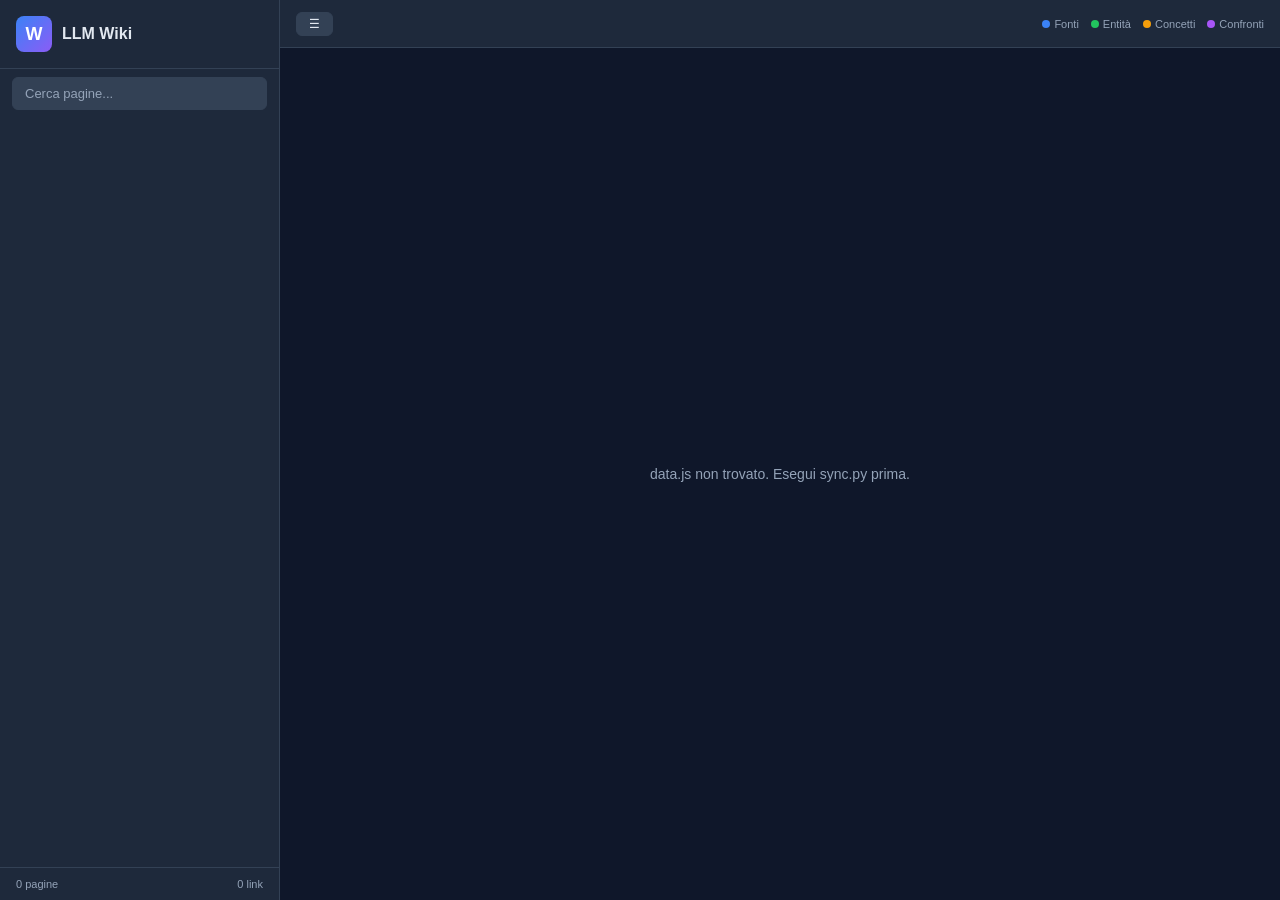
==== web/index.html @ cb45bf1a "init: LLM Wiki Portable — AI knowledge base on USB Static web UI with 3D force-directed graph (Three" ====
<!DOCTYPE html>
<html lang="it" class="dark">
<head>
  <meta charset="UTF-8">
  <meta name="viewport" content="width=device-width, initial-scale=1.0">
  <title>LLM Wiki Portable</title>
  <link rel="stylesheet" href="styles.css">
</head>
<body>
  <div id="app">
    <!-- Sidebar -->
    <div id="sidebar">
      <div class="sidebar-header">
        <div class="logo">W</div>
        <h1>LLM Wiki</h1>
      </div>
      <input type="text" id="search" placeholder="Cerca pagine...">
      <div class="sidebar-pages" id="sidebar-pages"></div>
      <div class="sidebar-footer">
        <span id="page-count">0 pagine</span>
        <span id="link-count">0 link</span>
      </div>
    </div>

    <!-- Main -->
    <div id="main">
      <div id="topbar">
        <button id="toggle-sidebar" title="Toggle sidebar">&#9776;</button>
        <button id="back-btn" style="display:none" title="Torna al grafo">&#8592; Grafo</button>
        <span class="title" id="topbar-title"></span>
        <div class="legend" id="legend"></div>
      </div>
      <div id="graph-container"></div>
      <div id="page-viewer">
        <div class="page-header" id="page-header"></div>
        <div class="prose-wiki" id="page-content"></div>
        <div id="page-links"></div>
      </div>
    </div>
  </div>

  <!-- Librerie (offline) -->
  <script src="lib/d3.min.js"></script>
  <script src="lib/three.min.js"></script>
  <script src="lib/3d-force-graph.min.js"></script>
  <script src="lib/marked.min.js"></script>
  <script src="data.js"></script>
  <script src="app.js"></script>
</body>
</html>
---- web/styles.css ----
/* LLM Wiki Portable — Dark Theme */
:root {
  --surface-0: #0f172a;
  --surface-1: #1e293b;
  --surface-2: #334155;
  --surface-3: #475569;
  --text: #e2e8f0;
  --text-dim: #94a3b8;
  --accent: #3b82f6;
  --accent-hover: #2563eb;
  --border: #334155;
  --cat-sources: #3b82f6;
  --cat-entities: #22c55e;
  --cat-concepts: #f59e0b;
  --cat-comparisons: #a855f7;
  --cat-root: #6b7280;
}

* { margin: 0; padding: 0; box-sizing: border-box; }

body {
  font-family: 'Inter', -apple-system, BlinkMacSystemFont, 'Segoe UI', sans-serif;
  background: var(--surface-0);
  color: var(--text);
  overflow: hidden;
  height: 100vh;
}

#app { display: flex; height: 100vh; }

/* Sidebar */
#sidebar {
  width: 280px;
  min-width: 280px;
  background: var(--surface-1);
  border-right: 1px solid var(--border);
  display: flex;
  flex-direction: column;
  overflow: hidden;
  transition: margin-left 0.3s ease;
}
#sidebar.collapsed { margin-left: -280px; }

.sidebar-header {
  padding: 16px;
  border-bottom: 1px solid var(--border);
  display: flex;
  align-items: center;
  gap: 10px;
}
.sidebar-header .logo {
  width: 36px; height: 36px;
  border-radius: 8px;
  background: linear-gradient(135deg, var(--accent), #8b5cf6);
  display: flex; align-items: center; justify-content: center;
  font-size: 18px; font-weight: 700; color: white;
}
.sidebar-header h1 { font-size: 16px; font-weight: 600; }

#search {
  margin: 8px 12px;
  padding: 8px 12px;
  background: var(--surface-2);
  border: 1px solid var(--border);
  border-radius: 6px;
  color: var(--text);
  font-size: 13px;
  outline: none;
  width: calc(100% - 24px);
}
#search:focus { border-color: var(--accent); }
#search::placeholder { color: var(--text-dim); }

.sidebar-pages {
  flex: 1;
  overflow-y: auto;
  padding: 4px 0;
}

.category-group { margin-bottom: 4px; }
.category-header {
  display: flex;
  align-items: center;
  gap: 8px;
  padding: 6px 16px;
  font-size: 11px;
  font-weight: 600;
  text-transform: uppercase;
  letter-spacing: 0.05em;
  color: var(--text-dim);
  cursor: pointer;
  user-select: none;
}
.category-header:hover { color: var(--text); }
.category-dot {
  width: 8px; height: 8px; border-radius: 50%;
  display: inline-block;
}
.category-count {
  margin-left: auto;
  background: var(--surface-2);
  padding: 1px 6px;
  border-radius: 8px;
  font-size: 10px;
}

.sidebar-link {
  display: block;
  padding: 5px 16px 5px 32px;
  font-size: 13px;
  color: var(--text-dim);
  text-decoration: none;
  cursor: pointer;
  white-space: nowrap;
  overflow: hidden;
  text-overflow: ellipsis;
  transition: all 0.15s;
}
.sidebar-link:hover { color: var(--text); background: var(--surface-2); }
.sidebar-link.active { color: var(--accent); background: rgba(59,130,246,0.1); }

.sidebar-footer {
  padding: 10px 16px;
  border-top: 1px solid var(--border);
  font-size: 11px;
  color: var(--text-dim);
  display: flex;
  justify-content: space-between;
}

/* Main content */
#main {
  flex: 1;
  display: flex;
  flex-direction: column;
  overflow: hidden;
  position: relative;
}

/* Top bar */
#topbar {
  height: 48px;
  background: var(--surface-1);
  border-bottom: 1px solid var(--border);
  display: flex;
  align-items: center;
  padding: 0 16px;
  gap: 12px;
  flex-shrink: 0;
}
#topbar button {
  background: var(--surface-2);
  border: 1px solid var(--border);
  color: var(--text);
  padding: 4px 12px;
  border-radius: 6px;
  cursor: pointer;
  font-size: 12px;
  display: flex; align-items: center; gap: 4px;
}
#topbar button:hover { background: var(--surface-3); }
#topbar .title { font-size: 14px; font-weight: 600; flex: 1; }

.legend {
  display: flex;
  gap: 12px;
  align-items: center;
  margin-left: auto;
}
.legend-item {
  display: flex;
  align-items: center;
  gap: 4px;
  font-size: 11px;
  color: var(--text-dim);
}

/* Graph container */
#graph-container {
  flex: 1;
  position: relative;
}
#graph-container canvas { display: block; }

/* Page viewer */
#page-viewer {
  flex: 1;
  overflow-y: auto;
  padding: 32px;
  display: none;
}
#page-viewer.active { display: block; }

.page-header {
  margin-bottom: 24px;
  padding-bottom: 16px;
  border-bottom: 1px solid var(--border);
}
.page-header .category-badge {
  display: inline-block;
  padding: 2px 8px;
  border-radius: 4px;
  font-size: 11px;
  font-weight: 600;
  text-transform: uppercase;
  margin-bottom: 8px;
}
.page-header h2 { font-size: 24px; font-weight: 700; margin-bottom: 4px; }
.page-header .meta { font-size: 12px; color: var(--text-dim); }

.tags { display: flex; flex-wrap: wrap; gap: 6px; margin: 12px 0; }
.tag {
  background: var(--surface-2);
  padding: 2px 8px;
  border-radius: 4px;
  font-size: 11px;
  color: var(--text-dim);
}

/* Prose / markdown content */
.prose-wiki { max-width: 720px; line-height: 1.7; }
.prose-wiki h1 { font-size: 24px; font-weight: 700; margin: 24px 0 12px; border-bottom: 1px solid var(--border); padding-bottom: 8px; }
.prose-wiki h2 { font-size: 20px; font-weight: 600; margin: 20px 0 10px; }
.prose-wiki h3 { font-size: 16px; font-weight: 600; margin: 16px 0 8px; }
.prose-wiki p { margin: 8px 0; }
.prose-wiki ul, .prose-wiki ol { margin: 8px 0; padding-left: 24px; }
.prose-wiki li { margin: 4px 0; }
.prose-wiki code {
  background: var(--surface-2);
  padding: 1px 5px;
  border-radius: 3px;
  font-family: 'JetBrains Mono', 'Fira Code', monospace;
  font-size: 0.9em;
}
.prose-wiki pre {
  background: var(--surface-1);
  border: 1px solid var(--border);
  border-radius: 6px;
  padding: 12px 16px;
  overflow-x: auto;
  margin: 12px 0;
}
.prose-wiki pre code { background: none; padding: 0; }
.prose-wiki blockquote {
  border-left: 3px solid var(--accent);
  padding-left: 12px;
  margin: 8px 0;
  color: var(--text-dim);
}
.prose-wiki table {
  width: 100%;
  border-collapse: collapse;
  margin: 12px 0;
}
.prose-wiki th, .prose-wiki td {
  border: 1px solid var(--border);
  padding: 8px 12px;
  text-align: left;
}
.prose-wiki th { background: var(--surface-2); font-weight: 600; }
.prose-wiki img { max-width: 100%; border-radius: 6px; }
.prose-wiki hr { border: none; border-top: 1px solid var(--border); margin: 16px 0; }

.wiki-link {
  color: var(--accent);
  cursor: pointer;
  text-decoration: none;
  border-bottom: 1px dashed var(--accent);
  transition: color 0.15s;
}
.wiki-link:hover { color: var(--accent-hover); }

/* Backlinks / Related */
.links-section {
  margin-top: 24px;
  padding-top: 16px;
  border-top: 1px solid var(--border);
}
.links-section h3 {
  font-size: 13px;
  font-weight: 600;
  color: var(--text-dim);
  text-transform: uppercase;
  margin-bottom: 8px;
}
.links-section a {
  display: inline-block;
  margin: 2px 4px 2px 0;
  padding: 2px 8px;
  background: var(--surface-2);
  border-radius: 4px;
  font-size: 12px;
  color: var(--text-dim);
  cursor: pointer;
  text-decoration: none;
}
.links-section a:hover { color: var(--text); background: var(--surface-3); }

/* Scrollbar */
::-webkit-scrollbar { width: 6px; }
::-webkit-scrollbar-track { background: transparent; }
::-webkit-scrollbar-thumb { background: var(--surface-3); border-radius: 3px; }
::-webkit-scrollbar-thumb:hover { background: var(--surface-3); }

/* Responsive */
@media (max-width: 768px) {
  #sidebar { position: absolute; z-index: 10; height: 100%; }
  #sidebar.collapsed { margin-left: -280px; }
}

/* Loading */
.loading {
  display: flex;
  align-items: center;
  justify-content: center;
  height: 100%;
  color: var(--text-dim);
  font-size: 14px;
}

/* Tooltip */
.graph-tooltip {
  position: absolute;
  background: var(--surface-1);
  border: 1px solid var(--border);
  padding: 6px 10px;
  border-radius: 6px;
  font-size: 12px;
  pointer-events: none;
  z-index: 100;
  white-space: nowrap;
}
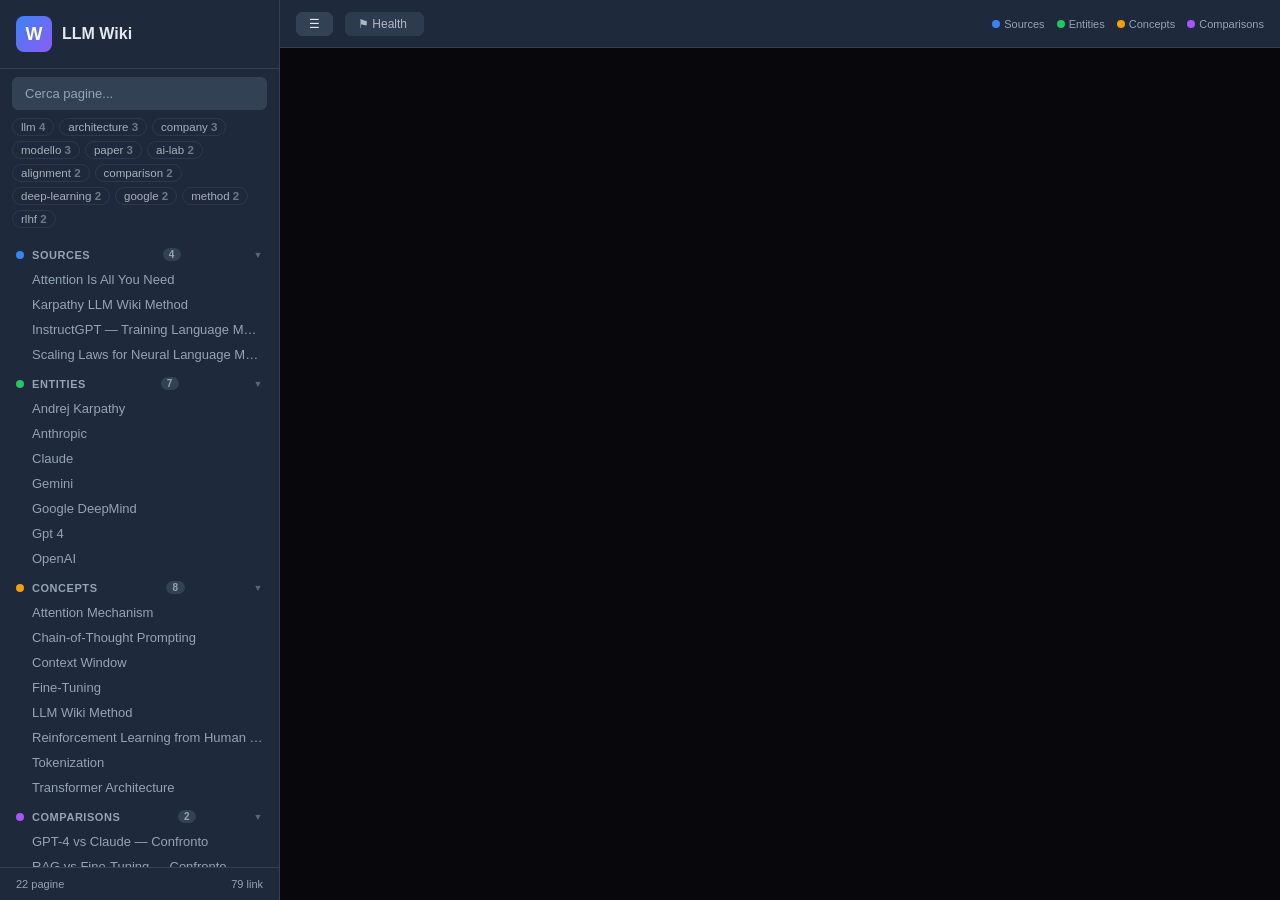
==== commit b1003cb6: "v2.0.0 — l'agente non dimentica piu' la wiki La v1 metteva le istruzioni in un file di contesto e sp" ====
--- a/web/index.html
+++ b/web/index.html
@@ -15,6 +15,7 @@
         <h1>LLM Wiki</h1>
       </div>
       <input type="text" id="search" placeholder="Cerca pagine...">
+      <div id="tag-filter"></div>
       <div class="sidebar-pages" id="sidebar-pages"></div>
       <div class="sidebar-footer">
         <span id="page-count">0 pagine</span>
@@ -27,10 +28,12 @@
       <div id="topbar">
         <button id="toggle-sidebar" title="Toggle sidebar">&#9776;</button>
         <button id="back-btn" style="display:none" title="Torna al grafo">&#8592; Grafo</button>
+        <button id="health-btn" title="Salute della wiki (h)">&#9873; Health<span id="health-badge"></span></button>
         <span class="title" id="topbar-title"></span>
         <div class="legend" id="legend"></div>
       </div>
       <div id="graph-container"></div>
+      <div id="health-panel"></div>
       <div id="page-viewer">
         <div class="page-header" id="page-header"></div>
         <div class="prose-wiki" id="page-content"></div>
--- a/web/styles.css
+++ b/web/styles.css
@@ -90,18 +90,24 @@
   color: var(--text-dim);
   cursor: pointer;
   user-select: none;
-}
-.category-header:hover { color: var(--text); }
+  transition: color 0.15s;
+}
+.category-header:hover { color: var(--text); background: var(--surface-2); }
+.category-arrow {
+  margin-left: auto;
+  font-size: 9px;
+  opacity: 0.5;
+}
 .category-dot {
   width: 8px; height: 8px; border-radius: 50%;
   display: inline-block;
 }
 .category-count {
-  margin-left: auto;
   background: var(--surface-2);
   padding: 1px 6px;
   border-radius: 8px;
   font-size: 10px;
+  margin-left: auto;
 }
 
 .sidebar-link {
@@ -323,10 +329,134 @@
   position: absolute;
   background: var(--surface-1);
   border: 1px solid var(--border);
-  padding: 6px 10px;
+  padding: 5px 10px;
   border-radius: 6px;
   font-size: 12px;
+  color: var(--text);
   pointer-events: none;
   z-index: 100;
   white-space: nowrap;
-}
+  box-shadow: 0 2px 8px rgba(0,0,0,0.4);
+  max-width: 280px;
+  overflow: hidden;
+  text-overflow: ellipsis;
+}
+
+/* Keyboard shortcut hint */
+.search-hint {
+  position: absolute;
+  right: 20px;
+  top: 50%;
+  transform: translateY(-50%);
+  font-size: 10px;
+  color: var(--text-dim);
+  background: var(--surface-2);
+  border: 1px solid var(--border);
+  border-radius: 3px;
+  padding: 1px 5px;
+  pointer-events: none;
+}
+
+/* ── Health panel ─────────────────────────────────────────── */
+#health-panel {
+  display: none;
+  padding: 32px 40px;
+  overflow-y: auto;
+  height: 100%;
+  max-width: 900px;
+}
+#health-panel.active { display: block; }
+
+.health-head {
+  border-bottom: 1px solid var(--border, #2a2a35);
+  padding-bottom: 14px;
+  margin-bottom: 22px;
+}
+.health-head h2 { margin: 0 0 6px; font-size: 1.4rem; }
+.health-meta { font-size: 0.82rem; opacity: 0.6; }
+
+#health-panel h3 { margin: 26px 0 4px; font-size: 1rem; }
+.health-error { color: #ef4444; }
+.health-warn  { color: #f59e0b; }
+.health-ok    { color: #22c55e; margin-top: 20px; }
+.health-hint  { font-size: 0.82rem; opacity: 0.65; margin: 0 0 10px; }
+
+.health-list { list-style: none; padding: 0; margin: 0; }
+.health-list li {
+  padding: 7px 12px;
+  border-left: 2px solid var(--border, #2a2a35);
+  margin-bottom: 4px;
+  font-size: 0.88rem;
+  background: rgba(255, 255, 255, 0.02);
+}
+.health-list a { color: inherit; text-decoration: none; border-bottom: 1px dotted currentColor; }
+.health-list a:hover { color: #3b82f6; }
+.health-list code { font-size: 0.82rem; opacity: 0.85; }
+
+/* ── Health button ────────────────────────────────────────── */
+#health-btn {
+  background: none;
+  border: 1px solid var(--border, #2a2a35);
+  border-radius: 6px;
+  color: inherit;
+  cursor: pointer;
+  font: inherit;
+  font-size: 0.8rem;
+  padding: 4px 10px;
+  opacity: 0.75;
+}
+#health-btn:hover { opacity: 1; }
+#health-btn .badge {
+  display: inline-block;
+  margin-left: 4px;
+  padding: 0 6px;
+  border-radius: 10px;
+  font-size: 0.72rem;
+  font-weight: 700;
+}
+#health-btn .badge.error { background: #ef4444; color: #fff; }
+#health-btn .badge.warn  { background: #f59e0b; color: #1a1a1a; }
+
+/* ── Tag filter ───────────────────────────────────────────── */
+#tag-filter {
+  display: flex;
+  flex-wrap: wrap;
+  gap: 5px;
+  padding: 0 12px 10px;
+}
+#tag-filter:empty { display: none; }
+.tag-chip {
+  font-size: 0.72rem;
+  padding: 2px 8px;
+  border-radius: 10px;
+  border: 1px solid var(--border, #2a2a35);
+  cursor: pointer;
+  opacity: 0.7;
+  user-select: none;
+}
+.tag-chip:hover { opacity: 1; }
+.tag-chip.active {
+  background: #3b82f6;
+  border-color: #3b82f6;
+  color: #fff;
+  opacity: 1;
+}
+.tag-chip b { opacity: 0.6; font-weight: 600; }
+
+/* ── Page meta extras ─────────────────────────────────────── */
+.ext-link { color: inherit; opacity: 0.75; text-decoration: none; border-bottom: 1px dotted currentColor; }
+.ext-link:hover { opacity: 1; color: #3b82f6; }
+
+.conf { font-weight: 700; }
+.conf-high   { color: #22c55e; }
+.conf-medium { color: #f59e0b; }
+.conf-low    { color: #ef4444; }
+
+.page-warning {
+  margin-top: 10px;
+  padding: 8px 12px;
+  border-left: 3px solid #ef4444;
+  background: rgba(239, 68, 68, 0.08);
+  font-size: 0.82rem;
+}
+.page-warning code { font-size: 0.8rem; }
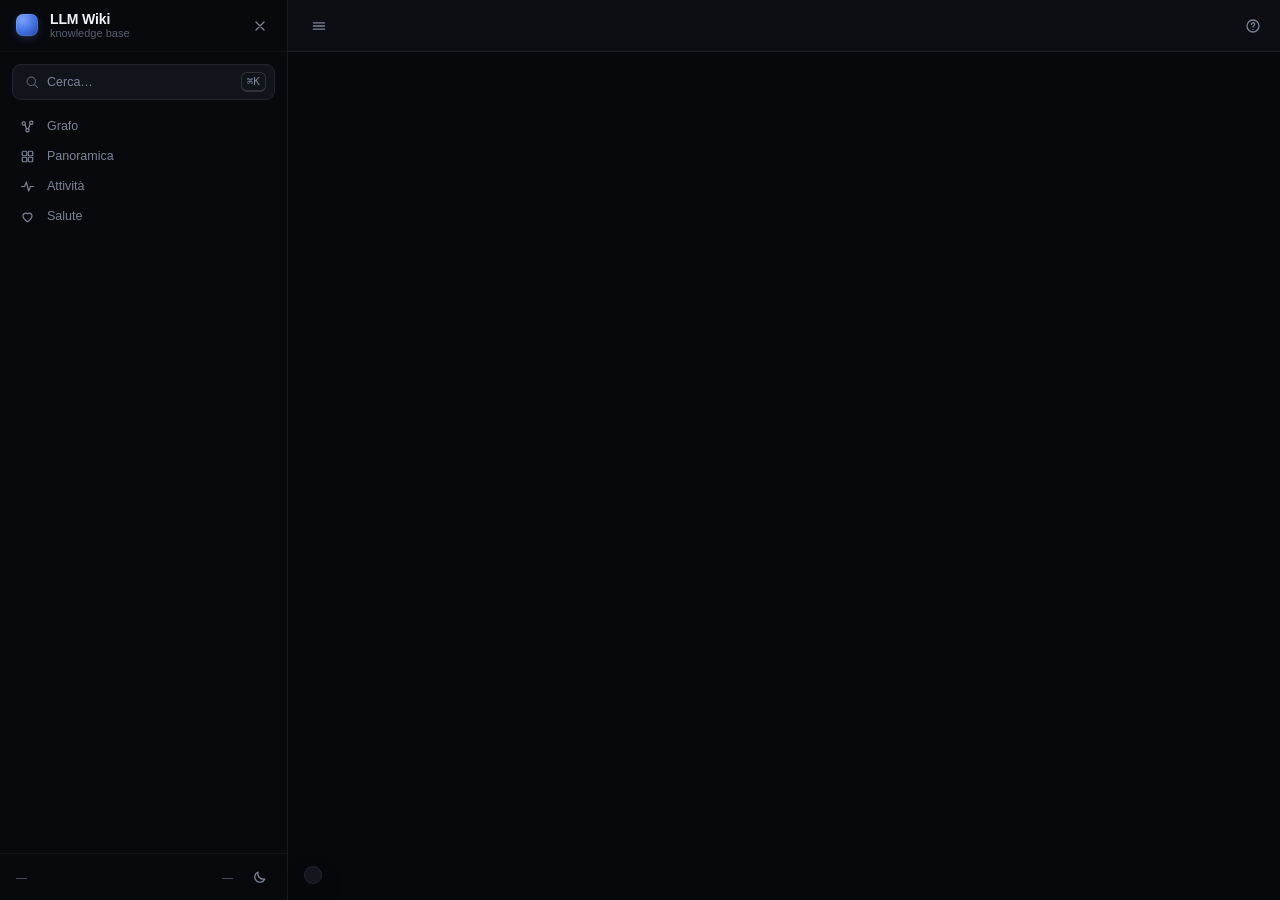
==== commit dc1b8f51: "Dashboard riprogettata: grafo 3D con volume reale e quattro viste Il grafo della v1 usava MeshBasicM" ====
--- a/web/index.html
+++ b/web/index.html
@@ -1,53 +1,167 @@
 <!DOCTYPE html>
-<html lang="it" class="dark">
+<html lang="it">
 <head>
   <meta charset="UTF-8">
-  <meta name="viewport" content="width=device-width, initial-scale=1.0">
-  <title>LLM Wiki Portable</title>
+  <meta name="viewport" content="width=device-width, initial-scale=1, viewport-fit=cover">
+  <meta name="color-scheme" content="dark light">
+  <title>LLM Wiki</title>
   <link rel="stylesheet" href="styles.css">
 </head>
 <body>
-  <div id="app">
-    <!-- Sidebar -->
-    <div id="sidebar">
-      <div class="sidebar-header">
-        <div class="logo">W</div>
-        <h1>LLM Wiki</h1>
+
+<div id="app" class="app">
+
+  <!-- ───────────────────────── Sidebar ───────────────────────── -->
+  <aside id="sidebar" class="sidebar">
+    <header class="sidebar__head">
+      <div class="brand">
+        <span class="brand__mark" aria-hidden="true"></span>
+        <span class="brand__text">
+          <b id="brand-title">LLM Wiki</b>
+          <small id="brand-sub">knowledge base</small>
+        </span>
       </div>
-      <input type="text" id="search" placeholder="Cerca pagine...">
-      <div id="tag-filter"></div>
-      <div class="sidebar-pages" id="sidebar-pages"></div>
-      <div class="sidebar-footer">
-        <span id="page-count">0 pagine</span>
-        <span id="link-count">0 link</span>
-      </div>
+      <button class="icon-btn sidebar__close" data-action="toggle-sidebar" title="Chiudi" aria-label="Chiudi sidebar">
+        <svg viewBox="0 0 20 20"><path d="M5 5l10 10M15 5L5 15"/></svg>
+      </button>
+    </header>
+
+    <div class="sidebar__search">
+      <button class="searchbar" data-action="palette">
+        <svg viewBox="0 0 20 20" class="searchbar__icon"><circle cx="9" cy="9" r="6"/><path d="M13.5 13.5L18 18"/></svg>
+        <span>Cerca…</span>
+        <kbd>⌘K</kbd>
+      </button>
     </div>
 
-    <!-- Main -->
-    <div id="main">
-      <div id="topbar">
-        <button id="toggle-sidebar" title="Toggle sidebar">&#9776;</button>
-        <button id="back-btn" style="display:none" title="Torna al grafo">&#8592; Grafo</button>
-        <button id="health-btn" title="Salute della wiki (h)">&#9873; Health<span id="health-badge"></span></button>
-        <span class="title" id="topbar-title"></span>
-        <div class="legend" id="legend"></div>
+    <nav class="sidebar__nav" aria-label="Viste">
+      <button class="navbtn" data-view="graph"    title="Grafo (g)"><svg viewBox="0 0 20 20"><circle cx="5" cy="6" r="2.2"/><circle cx="15" cy="5" r="2.2"/><circle cx="10" cy="15" r="2.2"/><path d="M6.6 7.4l2.2 5.9M13.5 6.6L11.3 13"/></svg><span>Grafo</span></button>
+      <button class="navbtn" data-view="overview" title="Panoramica (o)"><svg viewBox="0 0 20 20"><rect x="3" y="3" width="6" height="6" rx="1.2"/><rect x="11" y="3" width="6" height="6" rx="1.2"/><rect x="3" y="11" width="6" height="6" rx="1.2"/><rect x="11" y="11" width="6" height="6" rx="1.2"/></svg><span>Panoramica</span></button>
+      <button class="navbtn" data-view="activity" title="Attività (a)"><svg viewBox="0 0 20 20"><path d="M2 10h4l2.5-6 3 12 2.5-6h4"/></svg><span>Attività</span></button>
+      <button class="navbtn" data-view="health"   title="Salute (h)"><svg viewBox="0 0 20 20"><path d="M10 17s-6-4-6-8a3.6 3.6 0 016-2.5A3.6 3.6 0 0116 9c0 4-6 8-6 8z"/></svg><span>Salute</span><span id="health-badge" class="badge"></span></button>
+    </nav>
+
+    <div id="tag-rail" class="tag-rail" aria-label="Filtro per tag"></div>
+
+    <div id="page-tree" class="tree" role="tree"></div>
+
+    <footer class="sidebar__foot">
+      <span id="stat-pages">—</span>
+      <span id="stat-links">—</span>
+      <button class="icon-btn" data-action="theme" title="Tema chiaro/scuro (t)" aria-label="Cambia tema">
+        <svg viewBox="0 0 20 20" class="ico-moon"><path d="M16 12.5A7 7 0 017.5 4 6.5 6.5 0 1016 12.5z"/></svg>
+        <svg viewBox="0 0 20 20" class="ico-sun"><circle cx="10" cy="10" r="3.6"/><path d="M10 2v2M10 16v2M2 10h2M16 10h2M4.4 4.4l1.4 1.4M14.2 14.2l1.4 1.4M15.6 4.4l-1.4 1.4M5.8 14.2l-1.4 1.4"/></svg>
+      </button>
+    </footer>
+  </aside>
+
+  <!-- ────────────────────────── Main ─────────────────────────── -->
+  <main class="main">
+
+    <header class="topbar">
+      <button class="icon-btn topbar__menu" data-action="toggle-sidebar" aria-label="Apri sidebar">
+        <svg viewBox="0 0 20 20"><path d="M3 6h14M3 10h14M3 14h14"/></svg>
+      </button>
+
+      <nav class="crumbs" id="crumbs" aria-label="Percorso"></nav>
+
+      <div class="topbar__spacer"></div>
+
+      <div class="graph-tools" id="graph-tools">
+        <button class="chip" data-action="dim" title="Solo il vicinato del nodo attivo (f)">Focus</button>
+        <button class="chip" data-action="labels" title="Etichette sempre visibili (l)">Etichette</button>
+        <button class="chip" data-action="mode2d" title="Vista 2D / 3D (d)">2D</button>
+        <button class="icon-btn" data-action="fit" title="Inquadra tutto (0)" aria-label="Inquadra tutto">
+          <svg viewBox="0 0 20 20"><path d="M3 7V3h4M17 7V3h-4M3 13v4h4M17 13v4h-4"/></svg>
+        </button>
       </div>
-      <div id="graph-container"></div>
-      <div id="health-panel"></div>
-      <div id="page-viewer">
-        <div class="page-header" id="page-header"></div>
-        <div class="prose-wiki" id="page-content"></div>
-        <div id="page-links"></div>
-      </div>
+
+      <button class="icon-btn" data-action="help" title="Scorciatoie (?)" aria-label="Scorciatoie">
+        <svg viewBox="0 0 20 20"><circle cx="10" cy="10" r="7.5"/><path d="M8 8a2 2 0 113 1.7c-.6.4-1 .8-1 1.6M10 14.2v.01"/></svg>
+      </button>
+    </header>
+
+    <div class="stage">
+      <!-- Grafo 3D -->
+      <section id="view-graph" class="view view--graph is-active">
+        <div id="graph-canvas" class="graph-canvas"></div>
+        <div id="graph-legend" class="legend" aria-label="Categorie"></div>
+        <div id="graph-hint" class="graph-hint"></div>
+        <div id="node-card" class="node-card" hidden></div>
+      </section>
+
+      <!-- Pagina -->
+      <section id="view-page" class="view view--page">
+        <article class="doc">
+          <header id="doc-head" class="doc__head"></header>
+          <div class="doc__body">
+            <div id="doc-content" class="prose"></div>
+            <aside id="doc-aside" class="doc__aside"></aside>
+          </div>
+          <footer id="doc-foot" class="doc__foot"></footer>
+        </article>
+      </section>
+
+      <!-- Risultati ricerca -->
+      <section id="view-search" class="view view--panel">
+        <div id="search-results" class="panel"></div>
+      </section>
+
+      <!-- Panoramica -->
+      <section id="view-overview" class="view view--panel">
+        <div id="overview" class="panel"></div>
+      </section>
+
+      <!-- Attività -->
+      <section id="view-activity" class="view view--panel">
+        <div id="activity" class="panel"></div>
+      </section>
+
+      <!-- Salute -->
+      <section id="view-health" class="view view--panel">
+        <div id="health" class="panel"></div>
+      </section>
+    </div>
+  </main>
+</div>
+
+<!-- ─────────────────────── Command palette ─────────────────────── -->
+<div id="palette" class="palette" hidden>
+  <div class="palette__backdrop" data-action="palette-close"></div>
+  <div class="palette__box" role="dialog" aria-modal="true" aria-label="Cerca ed esegui">
+    <div class="palette__input">
+      <svg viewBox="0 0 20 20"><circle cx="9" cy="9" r="6"/><path d="M13.5 13.5L18 18"/></svg>
+      <input id="palette-input" type="text" placeholder="Cerca pagine, tag, azioni…" autocomplete="off" spellcheck="false">
+      <kbd>Esc</kbd>
+    </div>
+    <div id="palette-list" class="palette__list"></div>
+    <div class="palette__foot">
+      <span><kbd>↑</kbd><kbd>↓</kbd> naviga</span>
+      <span><kbd>↵</kbd> apri</span>
+      <span><kbd>⇥</kbd> ricerca completa</span>
     </div>
   </div>
+</div>
 
-  <!-- Librerie (offline) -->
-  <script src="lib/d3.min.js"></script>
-  <script src="lib/three.min.js"></script>
-  <script src="lib/3d-force-graph.min.js"></script>
-  <script src="lib/marked.min.js"></script>
-  <script src="data.js"></script>
-  <script src="app.js"></script>
+<!-- ───────────────────────── Shortcuts ─────────────────────────── -->
+<div id="help" class="modal" hidden>
+  <div class="modal__backdrop" data-action="help-close"></div>
+  <div class="modal__box" role="dialog" aria-modal="true" aria-label="Scorciatoie">
+    <header class="modal__head">
+      <h2>Scorciatoie</h2>
+      <button class="icon-btn" data-action="help-close" aria-label="Chiudi"><svg viewBox="0 0 20 20"><path d="M5 5l10 10M15 5L5 15"/></svg></button>
+    </header>
+    <div class="modal__body" id="help-body"></div>
+  </div>
+</div>
+
+<div id="toast" class="toast" hidden></div>
+
+<script src="lib/three.min.js"></script>
+<script src="lib/d3.min.js"></script>
+<script src="lib/3d-force-graph.min.js"></script>
+<script src="lib/marked.min.js"></script>
+<script src="data.js"></script>
+<script src="app.js"></script>
 </body>
 </html>
--- a/web/styles.css
+++ b/web/styles.css
@@ -1,462 +1,766 @@
-/* LLM Wiki Portable — Dark Theme */
+/* ============================================================
+   LLM Wiki — design system
+   ============================================================ */
+
+*, *::before, *::after { box-sizing: border-box; }
+
 :root {
-  --surface-0: #0f172a;
-  --surface-1: #1e293b;
-  --surface-2: #334155;
-  --surface-3: #475569;
-  --text: #e2e8f0;
-  --text-dim: #94a3b8;
-  --accent: #3b82f6;
-  --accent-hover: #2563eb;
-  --border: #334155;
-  --cat-sources: #3b82f6;
-  --cat-entities: #22c55e;
-  --cat-concepts: #f59e0b;
-  --cat-comparisons: #a855f7;
-  --cat-root: #6b7280;
-}
-
-* { margin: 0; padding: 0; box-sizing: border-box; }
+  /* ── Type ───────────────────────────────────────────────── */
+  --font-sans: ui-sans-serif, -apple-system, "Segoe UI", Inter, Roboto,
+               "Helvetica Neue", Arial, sans-serif;
+  --font-mono: ui-monospace, "SF Mono", "JetBrains Mono", "Cascadia Code",
+               Menlo, Consolas, monospace;
+
+  --fs-xs:   11px;
+  --fs-sm:   12.5px;
+  --fs-base: 14px;
+  --fs-md:   15.5px;
+  --fs-lg:   19px;
+  --fs-xl:   25px;
+  --fs-2xl:  33px;
+
+  /* ── Space (4px scale) ──────────────────────────────────── */
+  --s1: 4px;  --s2: 8px;  --s3: 12px; --s4: 16px;
+  --s5: 24px; --s6: 32px; --s7: 48px; --s8: 64px;
+
+  --r-sm: 6px; --r-md: 9px; --r-lg: 14px; --r-full: 999px;
+
+  --sidebar-w: 288px;
+  --topbar-h: 52px;
+
+  --ease: cubic-bezier(.22, .61, .36, 1);
+  --dur: 180ms;
+
+  /* ── Dark palette (default) ─────────────────────────────── */
+  --bg-void:    #08090d;
+  --bg-base:    #0c0e14;
+  --bg-raised:  #12141c;
+  --bg-overlay: #171a24;
+  --bg-hover:   rgba(255,255,255,.045);
+  --bg-active:  rgba(255,255,255,.075);
+
+  --line:       rgba(255,255,255,.07);
+  --line-soft:  rgba(255,255,255,.04);
+  --line-hard:  rgba(255,255,255,.13);
+
+  --tx-hi:  #eef1f7;
+  --tx:     #b9c0cf;
+  --tx-lo:  #7b8496;
+  --tx-dim: #565e6e;
+
+  --accent:      #5b8cff;
+  --accent-soft: rgba(91,140,255,.14);
+  --accent-line: rgba(91,140,255,.42);
+
+  --ok:   #35c98a;
+  --warn: #eab24a;
+  --err:  #f0616d;
+
+  --shadow-sm: 0 1px 2px rgba(0,0,0,.4);
+  --shadow-md: 0 8px 24px -6px rgba(0,0,0,.6);
+  --shadow-lg: 0 24px 64px -12px rgba(0,0,0,.72);
+
+  --graph-bg: #07080c;
+  color-scheme: dark;
+}
+
+:root[data-theme="light"] {
+  --bg-void:    #eef0f4;
+  --bg-base:    #f7f8fa;
+  --bg-raised:  #ffffff;
+  --bg-overlay: #ffffff;
+  --bg-hover:   rgba(15,20,35,.045);
+  --bg-active:  rgba(15,20,35,.075);
+
+  --line:       rgba(15,20,35,.1);
+  --line-soft:  rgba(15,20,35,.06);
+  --line-hard:  rgba(15,20,35,.18);
+
+  --tx-hi:  #10141c;
+  --tx:     #3d4655;
+  --tx-lo:  #6b7484;
+  --tx-dim: #99a1b0;
+
+  --accent:      #2f66e8;
+  --accent-soft: rgba(47,102,232,.1);
+  --accent-line: rgba(47,102,232,.4);
+
+  --ok:   #17945f;
+  --warn: #a9730b;
+  --err:  #cf2f3d;
+
+  --shadow-sm: 0 1px 2px rgba(15,20,35,.08);
+  --shadow-md: 0 8px 24px -8px rgba(15,20,35,.16);
+  --shadow-lg: 0 24px 64px -16px rgba(15,20,35,.22);
+
+  --graph-bg: #f2f4f8;
+  color-scheme: light;
+}
+
+html, body { height: 100%; }
 
 body {
-  font-family: 'Inter', -apple-system, BlinkMacSystemFont, 'Segoe UI', sans-serif;
-  background: var(--surface-0);
-  color: var(--text);
+  margin: 0;
+  background: var(--bg-base);
+  color: var(--tx);
+  font: var(--fs-base)/1.6 var(--font-sans);
+  -webkit-font-smoothing: antialiased;
+  text-rendering: optimizeLegibility;
   overflow: hidden;
-  height: 100vh;
-}
-
-#app { display: flex; height: 100vh; }
-
-/* Sidebar */
-#sidebar {
-  width: 280px;
-  min-width: 280px;
-  background: var(--surface-1);
-  border-right: 1px solid var(--border);
+}
+
+svg { width: 1em; height: 1em; fill: none; stroke: currentColor; stroke-width: 1.6; stroke-linecap: round; stroke-linejoin: round; }
+
+kbd {
+  font: 500 var(--fs-xs)/1 var(--font-mono);
+  padding: 3px 5px;
+  border: 1px solid var(--line-hard);
+  border-bottom-width: 2px;
+  border-radius: var(--r-sm);
+  color: var(--tx-lo);
+  background: var(--bg-raised);
+  white-space: nowrap;
+}
+
+::-webkit-scrollbar { width: 10px; height: 10px; }
+::-webkit-scrollbar-track { background: transparent; }
+::-webkit-scrollbar-thumb { background: var(--line-hard); border-radius: var(--r-full); border: 3px solid transparent; background-clip: content-box; }
+::-webkit-scrollbar-thumb:hover { background: var(--tx-dim); background-clip: content-box; }
+
+:focus-visible { outline: 2px solid var(--accent); outline-offset: 2px; border-radius: var(--r-sm); }
+
+/* ============================================================
+   Layout
+   ============================================================ */
+
+.app { display: flex; height: 100vh; height: 100dvh; overflow: hidden; }
+
+.main {
+  flex: 1;
+  min-width: 0;
   display: flex;
   flex-direction: column;
-  overflow: hidden;
-  transition: margin-left 0.3s ease;
-}
-#sidebar.collapsed { margin-left: -280px; }
-
-.sidebar-header {
-  padding: 16px;
-  border-bottom: 1px solid var(--border);
+  background: var(--bg-base);
+}
+
+.stage { flex: 1; position: relative; min-height: 0; }
+
+.view { position: absolute; inset: 0; display: none; }
+.view.is-active { display: block; }
+.view--panel { overflow-y: auto; overscroll-behavior: contain; }
+.view--page  { overflow-y: auto; overscroll-behavior: contain; }
+
+/* ============================================================
+   Sidebar
+   ============================================================ */
+
+.sidebar {
+  width: var(--sidebar-w);
+  flex: 0 0 var(--sidebar-w);
+  display: flex;
+  flex-direction: column;
+  background: var(--bg-void);
+  border-right: 1px solid var(--line);
+  transition: margin-left var(--dur) var(--ease);
+}
+.app.sidebar-hidden .sidebar { margin-left: calc(var(--sidebar-w) * -1); }
+
+.sidebar__head {
+  height: var(--topbar-h);
+  flex: 0 0 var(--topbar-h);
   display: flex;
   align-items: center;
-  gap: 10px;
-}
-.sidebar-header .logo {
-  width: 36px; height: 36px;
-  border-radius: 8px;
-  background: linear-gradient(135deg, var(--accent), #8b5cf6);
-  display: flex; align-items: center; justify-content: center;
-  font-size: 18px; font-weight: 700; color: white;
-}
-.sidebar-header h1 { font-size: 16px; font-weight: 600; }
-
-#search {
-  margin: 8px 12px;
-  padding: 8px 12px;
-  background: var(--surface-2);
-  border: 1px solid var(--border);
-  border-radius: 6px;
-  color: var(--text);
-  font-size: 13px;
-  outline: none;
-  width: calc(100% - 24px);
-}
-#search:focus { border-color: var(--accent); }
-#search::placeholder { color: var(--text-dim); }
-
-.sidebar-pages {
-  flex: 1;
-  overflow-y: auto;
-  padding: 4px 0;
-}
-
-.category-group { margin-bottom: 4px; }
-.category-header {
-  display: flex;
-  align-items: center;
-  gap: 8px;
-  padding: 6px 16px;
-  font-size: 11px;
-  font-weight: 600;
-  text-transform: uppercase;
-  letter-spacing: 0.05em;
-  color: var(--text-dim);
+  gap: var(--s2);
+  padding: 0 var(--s3) 0 var(--s4);
+  border-bottom: 1px solid var(--line-soft);
+}
+
+.brand { display: flex; align-items: center; gap: var(--s3); min-width: 0; flex: 1; }
+.brand__mark {
+  width: 22px; height: 22px; flex: none;
+  border-radius: 7px;
+  background:
+    radial-gradient(circle at 30% 25%, #7ba4ff, #3f6fe0 55%, #24408f);
+  box-shadow: 0 0 0 1px rgba(255,255,255,.12) inset, 0 2px 10px -2px var(--accent-line);
+}
+.brand__text { display: flex; flex-direction: column; line-height: 1.15; min-width: 0; }
+.brand__text b { font-size: var(--fs-base); font-weight: 620; color: var(--tx-hi); letter-spacing: -.01em; }
+.brand__text small { font-size: var(--fs-xs); color: var(--tx-dim); overflow: hidden; text-overflow: ellipsis; white-space: nowrap; }
+
+.sidebar__close { display: none; }
+
+.sidebar__search { padding: var(--s3) var(--s3) var(--s2); }
+
+.searchbar {
+  width: 100%;
+  display: flex; align-items: center; gap: var(--s2);
+  padding: 7px var(--s2) 7px var(--s3);
+  background: var(--bg-raised);
+  border: 1px solid var(--line);
+  border-radius: var(--r-md);
+  color: var(--tx-lo);
+  font: var(--fs-sm)/1 var(--font-sans);
   cursor: pointer;
+  transition: border-color var(--dur), background var(--dur);
+}
+.searchbar:hover { border-color: var(--line-hard); background: var(--bg-overlay); }
+.searchbar__icon { font-size: 14px; color: var(--tx-dim); flex: none; }
+.searchbar span { flex: 1; text-align: left; }
+
+.sidebar__nav { display: flex; flex-direction: column; gap: 1px; padding: var(--s1) var(--s2) var(--s3); }
+
+.navbtn {
+  display: flex; align-items: center; gap: var(--s3);
+  padding: 7px var(--s3);
+  border: 0; border-radius: var(--r-sm);
+  background: transparent;
+  color: var(--tx-lo);
+  font: var(--fs-sm)/1 var(--font-sans);
+  cursor: pointer;
+  text-align: left;
+  transition: background var(--dur), color var(--dur);
+}
+.navbtn svg { font-size: 15px; flex: none; }
+.navbtn span { flex: 1; }
+.navbtn:hover { background: var(--bg-hover); color: var(--tx); }
+.navbtn.is-active { background: var(--accent-soft); color: var(--accent); }
+
+.badge {
+  min-width: 17px; height: 17px; padding: 0 5px;
+  display: none; align-items: center; justify-content: center;
+  border-radius: var(--r-full);
+  font: 700 var(--fs-xs)/1 var(--font-sans);
+}
+.badge.is-on { display: inline-flex; }
+.badge.err  { background: var(--err); color: #fff; }
+.badge.warn { background: var(--warn); color: #1b1405; }
+
+/* Tag rail */
+.tag-rail { display: flex; flex-wrap: wrap; gap: 4px; padding: 0 var(--s3) var(--s3); }
+.tag-rail:empty { display: none; }
+
+.tagchip {
+  padding: 2px 8px;
+  border: 1px solid var(--line);
+  border-radius: var(--r-full);
+  background: transparent;
+  color: var(--tx-lo);
+  font: var(--fs-xs)/1.6 var(--font-sans);
+  cursor: pointer;
+  transition: all var(--dur);
+}
+.tagchip:hover { border-color: var(--line-hard); color: var(--tx); }
+.tagchip.is-active { background: var(--accent); border-color: var(--accent); color: #fff; }
+.tagchip b { font-weight: 600; opacity: .55; margin-left: 3px; }
+
+/* Tree */
+.tree { flex: 1; overflow-y: auto; padding: 0 var(--s2) var(--s4); min-height: 0; }
+
+.tree__group + .tree__group { margin-top: var(--s1); }
+
+.tree__head {
+  display: flex; align-items: center; gap: var(--s2);
+  width: 100%;
+  padding: 5px var(--s3);
+  border: 0; background: transparent;
+  color: var(--tx-dim);
+  font: 600 var(--fs-xs)/1 var(--font-sans);
+  letter-spacing: .07em; text-transform: uppercase;
+  cursor: pointer; border-radius: var(--r-sm);
+}
+.tree__head:hover { background: var(--bg-hover); color: var(--tx-lo); }
+.tree__dot { width: 7px; height: 7px; border-radius: 50%; flex: none; }
+.tree__head span { flex: 1; text-align: left; }
+.tree__count { font-variant-numeric: tabular-nums; opacity: .7; letter-spacing: 0; }
+.tree__caret { transition: transform var(--dur) var(--ease); font-size: 9px; }
+.tree__group.is-collapsed .tree__caret { transform: rotate(-90deg); }
+.tree__group.is-collapsed .tree__items { display: none; }
+
+.tree__items { padding: 2px 0 var(--s2); }
+
+.tree__item {
+  display: block; width: 100%;
+  padding: 5px var(--s3) 5px 26px;
+  border: 0; border-radius: var(--r-sm);
+  background: transparent;
+  color: var(--tx-lo);
+  font: var(--fs-sm)/1.45 var(--font-sans);
+  text-align: left; cursor: pointer;
+  overflow: hidden; text-overflow: ellipsis; white-space: nowrap;
+  transition: background var(--dur), color var(--dur);
+  position: relative;
+}
+.tree__item:hover { background: var(--bg-hover); color: var(--tx); }
+.tree__item.is-active { background: var(--bg-active); color: var(--tx-hi); font-weight: 500; }
+.tree__item.is-active::before {
+  content: ""; position: absolute; left: 12px; top: 50%;
+  width: 3px; height: 13px; margin-top: -6.5px;
+  border-radius: 2px; background: var(--accent);
+}
+
+.tree__empty { padding: var(--s5) var(--s3); text-align: center; color: var(--tx-dim); font-size: var(--fs-sm); }
+
+.sidebar__foot {
+  display: flex; align-items: center; gap: var(--s3);
+  padding: var(--s2) var(--s3) var(--s2) var(--s4);
+  border-top: 1px solid var(--line-soft);
+  font: var(--fs-xs)/1 var(--font-sans);
+  color: var(--tx-dim);
+  font-variant-numeric: tabular-nums;
+}
+.sidebar__foot > span:first-child { flex: 1; }
+
+/* ============================================================
+   Topbar
+   ============================================================ */
+
+.topbar {
+  height: var(--topbar-h);
+  flex: 0 0 var(--topbar-h);
+  display: flex; align-items: center; gap: var(--s2);
+  padding: 0 var(--s3) 0 var(--s4);
+  border-bottom: 1px solid var(--line);
+  background: var(--bg-base);
+}
+.topbar__spacer { flex: 1; }
+.topbar__menu { display: none; }
+.app.sidebar-hidden .topbar__menu { display: inline-flex; }
+
+.icon-btn {
+  display: inline-flex; align-items: center; justify-content: center;
+  width: 30px; height: 30px; flex: none;
+  border: 0; border-radius: var(--r-sm);
+  background: transparent; color: var(--tx-lo);
+  font-size: 16px; cursor: pointer;
+  transition: background var(--dur), color var(--dur);
+}
+.icon-btn:hover { background: var(--bg-hover); color: var(--tx-hi); }
+
+.ico-sun { display: none; }
+:root[data-theme="light"] .ico-sun { display: block; }
+:root[data-theme="light"] .ico-moon { display: none; }
+
+.crumbs { display: flex; align-items: center; gap: 5px; min-width: 0; font-size: var(--fs-sm); }
+.crumbs__link { color: var(--tx-lo); background: none; border: 0; padding: 3px 5px; border-radius: var(--r-sm); cursor: pointer; font: inherit; }
+.crumbs__link:hover { color: var(--tx-hi); background: var(--bg-hover); }
+.crumbs__sep { color: var(--tx-dim); font-size: 11px; }
+.crumbs__now { color: var(--tx-hi); font-weight: 500; padding: 3px 0; overflow: hidden; text-overflow: ellipsis; white-space: nowrap; }
+
+.graph-tools { display: none; align-items: center; gap: var(--s1); }
+.graph-tools.is-on { display: flex; }
+
+.chip {
+  padding: 4px 10px;
+  border: 1px solid var(--line);
+  border-radius: var(--r-full);
+  background: transparent;
+  color: var(--tx-lo);
+  font: var(--fs-xs)/1.5 var(--font-sans);
+  cursor: pointer;
+  transition: all var(--dur);
+}
+.chip:hover { border-color: var(--line-hard); color: var(--tx); }
+.chip.is-on { background: var(--accent-soft); border-color: var(--accent-line); color: var(--accent); }
+
+/* ============================================================
+   Grafo
+   ============================================================ */
+
+.view--graph { background: var(--graph-bg); }
+.graph-canvas { position: absolute; inset: 0; }
+.graph-canvas canvas { display: block; }
+
+.legend {
+  position: absolute; left: var(--s4); bottom: var(--s4);
+  display: flex; flex-direction: column; gap: 1px;
+  padding: var(--s2);
+  background: color-mix(in srgb, var(--bg-overlay) 82%, transparent);
+  backdrop-filter: blur(14px) saturate(1.4);
+  border: 1px solid var(--line);
+  border-radius: var(--r-md);
+  box-shadow: var(--shadow-md);
+}
+
+.legend__item {
+  display: flex; align-items: center; gap: var(--s2);
+  padding: 3px var(--s2);
+  border: 0; border-radius: var(--r-sm);
+  background: transparent;
+  color: var(--tx-lo);
+  font: var(--fs-xs)/1.6 var(--font-sans);
+  cursor: pointer;
+  transition: background var(--dur), opacity var(--dur);
+}
+.legend__item:hover { background: var(--bg-hover); color: var(--tx); }
+.legend__item.is-off { opacity: .34; }
+.legend__swatch { width: 8px; height: 8px; border-radius: 2px; flex: none; }
+.legend__name { flex: 1; text-align: left; text-transform: capitalize; }
+.legend__n { font-variant-numeric: tabular-nums; opacity: .6; }
+
+.graph-hint {
+  position: absolute; right: var(--s4); bottom: var(--s4);
+  font: var(--fs-xs)/1.7 var(--font-sans);
+  color: var(--tx-dim);
+  text-align: right;
+  pointer-events: none;
   user-select: none;
-  transition: color 0.15s;
-}
-.category-header:hover { color: var(--text); background: var(--surface-2); }
-.category-arrow {
-  margin-left: auto;
-  font-size: 9px;
-  opacity: 0.5;
-}
-.category-dot {
-  width: 8px; height: 8px; border-radius: 50%;
-  display: inline-block;
-}
-.category-count {
-  background: var(--surface-2);
-  padding: 1px 6px;
-  border-radius: 8px;
-  font-size: 10px;
-  margin-left: auto;
-}
-
-.sidebar-link {
-  display: block;
-  padding: 5px 16px 5px 32px;
-  font-size: 13px;
-  color: var(--text-dim);
-  text-decoration: none;
+}
+
+.node-card {
+  position: absolute;
+  padding: var(--s3) var(--s4);
+  max-width: 300px;
+  background: color-mix(in srgb, var(--bg-overlay) 92%, transparent);
+  backdrop-filter: blur(18px) saturate(1.5);
+  border: 1px solid var(--line-hard);
+  border-radius: var(--r-md);
+  box-shadow: var(--shadow-lg);
+  pointer-events: none;
+  z-index: 20;
+  animation: pop var(--dur) var(--ease);
+}
+@keyframes pop { from { opacity: 0; transform: translateY(4px) scale(.98); } }
+
+.node-card__cat { font: 600 var(--fs-xs)/1 var(--font-sans); text-transform: uppercase; letter-spacing: .07em; }
+.node-card__title { margin: 6px 0 4px; font-size: var(--fs-md); font-weight: 600; color: var(--tx-hi); line-height: 1.3; }
+.node-card__excerpt { font-size: var(--fs-sm); color: var(--tx-lo); display: -webkit-box; -webkit-line-clamp: 3; -webkit-box-orient: vertical; overflow: hidden; }
+.node-card__meta { margin-top: var(--s2); padding-top: var(--s2); border-top: 1px solid var(--line-soft); display: flex; gap: var(--s3); font: var(--fs-xs)/1 var(--font-sans); color: var(--tx-dim); font-variant-numeric: tabular-nums; }
+
+/* ============================================================
+   Documento
+   ============================================================ */
+
+.doc { max-width: 1180px; margin: 0 auto; padding: var(--s7) var(--s6) var(--s8); }
+
+.doc__head { padding-bottom: var(--s4); border-bottom: 1px solid var(--line); }
+
+.doc__cat {
+  display: inline-flex; align-items: center; gap: 6px;
+  font: 600 var(--fs-xs)/1 var(--font-sans);
+  text-transform: uppercase; letter-spacing: .08em;
+}
+.doc__cat i { width: 7px; height: 7px; border-radius: 2px; }
+
+.doc h1 {
+  margin: var(--s3) 0 var(--s3);
+  font-size: var(--fs-2xl);
+  font-weight: 660;
+  letter-spacing: -.022em;
+  line-height: 1.18;
+  color: var(--tx-hi);
+}
+
+.doc__meta { display: flex; flex-wrap: wrap; align-items: center; gap: var(--s2) var(--s4); font-size: var(--fs-sm); color: var(--tx-lo); }
+.doc__meta b { font-weight: 500; color: var(--tx); }
+
+.conf { display: inline-flex; align-items: center; gap: 5px; font-weight: 600; }
+.conf::before { content: ""; width: 7px; height: 7px; border-radius: 50%; background: currentColor; }
+.conf--high { color: var(--ok); }
+.conf--medium { color: var(--warn); }
+.conf--low { color: var(--err); }
+
+.doc__actions { display: flex; gap: var(--s1); margin-left: auto; }
+
+.btn {
+  display: inline-flex; align-items: center; gap: 6px;
+  padding: 5px 11px;
+  border: 1px solid var(--line);
+  border-radius: var(--r-sm);
+  background: transparent;
+  color: var(--tx-lo);
+  font: var(--fs-xs)/1.6 var(--font-sans);
+  cursor: pointer; text-decoration: none;
+  transition: all var(--dur);
+  white-space: nowrap;
+}
+.btn:hover { border-color: var(--line-hard); color: var(--tx-hi); background: var(--bg-hover); }
+.btn svg { font-size: 13px; }
+
+.doc__tags { display: flex; flex-wrap: wrap; gap: 5px; margin-top: var(--s3); }
+.tag {
+  padding: 2px 9px;
+  border-radius: var(--r-full);
+  background: var(--bg-raised);
+  border: 1px solid var(--line);
+  color: var(--tx-lo);
+  font: var(--fs-xs)/1.7 var(--font-sans);
   cursor: pointer;
-  white-space: nowrap;
+  transition: all var(--dur);
+}
+.tag:hover { color: var(--accent); border-color: var(--accent-line); }
+
+.doc__warn {
+  margin-top: var(--s4);
+  padding: var(--s3) var(--s4);
+  border-left: 2px solid var(--err);
+  border-radius: 0 var(--r-sm) var(--r-sm) 0;
+  background: color-mix(in srgb, var(--err) 9%, transparent);
+  font-size: var(--fs-sm);
+  color: var(--tx);
+}
+.doc__warn code { color: var(--err); }
+
+.doc__body { display: grid; grid-template-columns: minmax(0,1fr) 232px; gap: var(--s7); align-items: start; margin-top: var(--s5); }
+
+.doc__aside { position: sticky; top: var(--s4); display: flex; flex-direction: column; gap: var(--s5); }
+
+.aside__block h4 {
+  margin: 0 0 var(--s2);
+  font: 600 var(--fs-xs)/1 var(--font-sans);
+  text-transform: uppercase; letter-spacing: .08em;
+  color: var(--tx-dim);
+}
+.aside__list { display: flex; flex-direction: column; gap: 1px; }
+.aside__link {
+  display: block; padding: 4px var(--s2); margin-left: calc(var(--s2) * -1);
+  border: 0; border-radius: var(--r-sm);
+  background: transparent; color: var(--tx-lo);
+  font: var(--fs-sm)/1.45 var(--font-sans);
+  text-align: left; cursor: pointer;
+  overflow: hidden; text-overflow: ellipsis; white-space: nowrap;
+  transition: all var(--dur);
+}
+.aside__link:hover { background: var(--bg-hover); color: var(--accent); }
+.aside__link--sub { padding-left: var(--s4); font-size: var(--fs-xs); }
+.aside__empty { font-size: var(--fs-sm); color: var(--tx-dim); }
+
+.doc__foot { margin-top: var(--s7); padding-top: var(--s5); border-top: 1px solid var(--line); }
+
+/* Prose */
+.prose { font-size: var(--fs-md); line-height: 1.72; color: var(--tx); max-width: 74ch; }
+.prose > *:first-child { margin-top: 0; }
+.prose h1, .prose h2, .prose h3, .prose h4 { color: var(--tx-hi); font-weight: 620; letter-spacing: -.012em; line-height: 1.3; scroll-margin-top: var(--s5); }
+.prose h1 { font-size: var(--fs-xl); margin: var(--s7) 0 var(--s3); }
+.prose h2 { font-size: var(--fs-lg); margin: var(--s6) 0 var(--s3); padding-top: var(--s2); border-top: 1px solid var(--line-soft); }
+.prose h3 { font-size: var(--fs-md); margin: var(--s5) 0 var(--s2); }
+.prose p { margin: 0 0 var(--s4); }
+.prose ul, .prose ol { margin: 0 0 var(--s4); padding-left: var(--s5); }
+.prose li { margin-bottom: 6px; }
+.prose li::marker { color: var(--tx-dim); }
+.prose a { color: var(--accent); text-decoration: none; border-bottom: 1px solid var(--accent-line); transition: background var(--dur); border-radius: 2px; }
+.prose a:hover { background: var(--accent-soft); }
+.prose a.is-broken { color: var(--err); border-bottom-style: dashed; border-color: var(--err); cursor: help; }
+.prose code { font: var(--fs-sm)/1 var(--font-mono); padding: 2px 5px; border-radius: var(--r-sm); background: var(--bg-raised); border: 1px solid var(--line-soft); }
+.prose pre { margin: 0 0 var(--s4); padding: var(--s4); overflow-x: auto; background: var(--bg-void); border: 1px solid var(--line); border-radius: var(--r-md); }
+.prose pre code { padding: 0; background: none; border: 0; font-size: var(--fs-sm); line-height: 1.6; }
+.prose blockquote { margin: 0 0 var(--s4); padding: var(--s1) 0 var(--s1) var(--s4); border-left: 2px solid var(--line-hard); color: var(--tx-lo); }
+.prose hr { border: 0; border-top: 1px solid var(--line); margin: var(--s6) 0; }
+.prose table { width: 100%; border-collapse: collapse; margin: 0 0 var(--s4); font-size: var(--fs-sm); display: block; overflow-x: auto; }
+.prose th, .prose td { padding: 7px var(--s3); border-bottom: 1px solid var(--line); text-align: left; }
+.prose th { color: var(--tx-hi); font-weight: 600; white-space: nowrap; }
+.prose img { max-width: 100%; border-radius: var(--r-md); }
+.prose mark, .item__x mark {
+  background: color-mix(in srgb, var(--accent) 26%, transparent);
+  color: var(--tx-hi);
+  border-radius: 3px;
+  padding: 0 3px;
+  font-weight: 500;
+}
+
+/* ============================================================
+   Pannelli
+   ============================================================ */
+
+.panel { max-width: 1060px; margin: 0 auto; padding: var(--s7) var(--s6) var(--s8); }
+
+.panel__head { margin-bottom: var(--s5); }
+.panel__head h2 { margin: 0 0 6px; font-size: var(--fs-xl); font-weight: 640; letter-spacing: -.02em; color: var(--tx-hi); }
+.panel__head p { margin: 0; font-size: var(--fs-sm); color: var(--tx-lo); }
+
+.section { margin-top: var(--s6); }
+.section > h3 {
+  margin: 0 0 var(--s3);
+  font: 600 var(--fs-xs)/1 var(--font-sans);
+  text-transform: uppercase; letter-spacing: .08em;
+  color: var(--tx-dim);
+  display: flex; align-items: center; gap: var(--s2);
+}
+.section > h3 em { font-style: normal; font-variant-numeric: tabular-nums; opacity: .7; }
+
+/* Stat cards */
+.stats { display: grid; grid-template-columns: repeat(auto-fit, minmax(148px, 1fr)); gap: var(--s3); }
+.stat {
+  padding: var(--s4);
+  background: var(--bg-raised);
+  border: 1px solid var(--line);
+  border-radius: var(--r-md);
+}
+.stat__n { font-size: var(--fs-2xl); font-weight: 640; color: var(--tx-hi); line-height: 1; letter-spacing: -.03em; font-variant-numeric: tabular-nums; }
+.stat__n.err { color: var(--err); }
+.stat__n.ok { color: var(--ok); }
+.stat__l { margin-top: 6px; font-size: var(--fs-xs); color: var(--tx-lo); }
+
+/* Bars */
+.bars { display: flex; flex-direction: column; gap: 7px; }
+.bar { display: grid; grid-template-columns: 108px 1fr 42px; align-items: center; gap: var(--s3); font-size: var(--fs-sm); }
+.bar__l { color: var(--tx-lo); text-transform: capitalize; overflow: hidden; text-overflow: ellipsis; white-space: nowrap; }
+.bar__t { height: 6px; border-radius: var(--r-full); background: var(--bg-hover); overflow: hidden; }
+.bar__f { display: block; height: 100%; border-radius: var(--r-full); transition: width .5s var(--ease); }
+.bar__n { text-align: right; color: var(--tx-dim); font-variant-numeric: tabular-nums; font-size: var(--fs-xs); }
+
+/* Item list */
+.items { display: flex; flex-direction: column; }
+.item {
+  display: flex; align-items: baseline; gap: var(--s3);
+  width: 100%; padding: 9px var(--s3);
+  border: 0; border-bottom: 1px solid var(--line-soft);
+  background: transparent; color: inherit;
+  font: inherit; text-align: left; cursor: pointer;
+  transition: background var(--dur);
+}
+.item:hover { background: var(--bg-hover); }
+.item__dot { width: 7px; height: 7px; border-radius: 2px; flex: none; align-self: center; }
+.item__t { flex: 1; color: var(--tx-hi); font-size: var(--fs-base); font-weight: 500; overflow: hidden; text-overflow: ellipsis; white-space: nowrap; }
+.item__s { color: var(--tx-dim); font-size: var(--fs-xs); font-variant-numeric: tabular-nums; white-space: nowrap; }
+.item__x { display: block; margin-top: 3px; color: var(--tx-lo); font-size: var(--fs-sm); overflow: hidden; text-overflow: ellipsis; white-space: nowrap; }
+.item--col { flex-direction: column; align-items: stretch; gap: 0; }
+
+.hint { font-size: var(--fs-sm); color: var(--tx-lo); margin: 0 0 var(--s3); }
+.hint code { font: var(--fs-xs)/1 var(--font-mono); padding: 2px 6px; border-radius: var(--r-sm); background: var(--bg-raised); border: 1px solid var(--line-soft); }
+
+.empty { padding: var(--s8) var(--s4); text-align: center; }
+.empty__i { font-size: 30px; color: var(--tx-dim); }
+.empty__t { margin: var(--s3) 0 4px; font-size: var(--fs-md); font-weight: 560; color: var(--tx-hi); }
+.empty__d { font-size: var(--fs-sm); color: var(--tx-lo); }
+
+.ok-note { display: flex; align-items: center; gap: var(--s2); padding: var(--s4); border-radius: var(--r-md); background: color-mix(in srgb, var(--ok) 9%, transparent); border: 1px solid color-mix(in srgb, var(--ok) 26%, transparent); color: var(--tx); font-size: var(--fs-sm); }
+.ok-note svg { color: var(--ok); font-size: 16px; }
+
+/* Timeline */
+.tl { position: relative; padding-left: var(--s5); }
+.tl::before { content: ""; position: absolute; left: 5px; top: 6px; bottom: 6px; width: 1px; background: var(--line); }
+.tl__e { position: relative; padding-bottom: var(--s5); }
+.tl__e::before { content: ""; position: absolute; left: calc(var(--s5) * -1 + 1px); top: 6px; width: 9px; height: 9px; border-radius: 50%; background: var(--bg-base); border: 2px solid var(--tx-dim); }
+.tl__e[data-kind="ingest"]::before { border-color: var(--accent); }
+.tl__e[data-kind="lint"]::before { border-color: var(--ok); }
+.tl__e[data-kind="query"]::before { border-color: var(--warn); }
+.tl__h { display: flex; align-items: baseline; gap: var(--s2); flex-wrap: wrap; }
+.tl__d { font: var(--fs-xs)/1 var(--font-mono); color: var(--tx-dim); }
+.tl__k { font: 600 var(--fs-xs)/1 var(--font-sans); text-transform: uppercase; letter-spacing: .06em; padding: 3px 7px; border-radius: var(--r-full); background: var(--bg-raised); border: 1px solid var(--line); color: var(--tx-lo); }
+.tl__t { font-size: var(--fs-base); font-weight: 540; color: var(--tx-hi); }
+.tl__l { margin: var(--s2) 0 0; padding-left: var(--s4); font-size: var(--fs-sm); color: var(--tx-lo); }
+.tl__l li { margin-bottom: 3px; }
+
+/* ============================================================
+   Command palette
+   ============================================================ */
+
+.palette { position: fixed; inset: 0; z-index: 100; display: flex; align-items: flex-start; justify-content: center; padding: 12vh var(--s4) var(--s4); }
+.palette[hidden] { display: none; }
+.palette__backdrop { position: absolute; inset: 0; background: rgba(4,5,9,.62); backdrop-filter: blur(3px); animation: fade var(--dur) var(--ease); }
+@keyframes fade { from { opacity: 0; } }
+
+.palette__box {
+  position: relative; width: 100%; max-width: 620px;
+  background: var(--bg-overlay);
+  border: 1px solid var(--line-hard);
+  border-radius: var(--r-lg);
+  box-shadow: var(--shadow-lg);
   overflow: hidden;
-  text-overflow: ellipsis;
-  transition: all 0.15s;
-}
-.sidebar-link:hover { color: var(--text); background: var(--surface-2); }
-.sidebar-link.active { color: var(--accent); background: rgba(59,130,246,0.1); }
-
-.sidebar-footer {
-  padding: 10px 16px;
-  border-top: 1px solid var(--border);
-  font-size: 11px;
-  color: var(--text-dim);
-  display: flex;
-  justify-content: space-between;
-}
-
-/* Main content */
-#main {
-  flex: 1;
-  display: flex;
-  flex-direction: column;
-  overflow: hidden;
-  position: relative;
-}
-
-/* Top bar */
-#topbar {
-  height: 48px;
-  background: var(--surface-1);
-  border-bottom: 1px solid var(--border);
-  display: flex;
-  align-items: center;
-  padding: 0 16px;
-  gap: 12px;
-  flex-shrink: 0;
-}
-#topbar button {
-  background: var(--surface-2);
-  border: 1px solid var(--border);
-  color: var(--text);
-  padding: 4px 12px;
-  border-radius: 6px;
-  cursor: pointer;
-  font-size: 12px;
-  display: flex; align-items: center; gap: 4px;
-}
-#topbar button:hover { background: var(--surface-3); }
-#topbar .title { font-size: 14px; font-weight: 600; flex: 1; }
-
-.legend {
-  display: flex;
-  gap: 12px;
-  align-items: center;
-  margin-left: auto;
-}
-.legend-item {
-  display: flex;
-  align-items: center;
-  gap: 4px;
-  font-size: 11px;
-  color: var(--text-dim);
-}
-
-/* Graph container */
-#graph-container {
-  flex: 1;
-  position: relative;
-}
-#graph-container canvas { display: block; }
-
-/* Page viewer */
-#page-viewer {
-  flex: 1;
-  overflow-y: auto;
-  padding: 32px;
-  display: none;
-}
-#page-viewer.active { display: block; }
-
-.page-header {
-  margin-bottom: 24px;
-  padding-bottom: 16px;
-  border-bottom: 1px solid var(--border);
-}
-.page-header .category-badge {
-  display: inline-block;
-  padding: 2px 8px;
-  border-radius: 4px;
-  font-size: 11px;
-  font-weight: 600;
-  text-transform: uppercase;
-  margin-bottom: 8px;
-}
-.page-header h2 { font-size: 24px; font-weight: 700; margin-bottom: 4px; }
-.page-header .meta { font-size: 12px; color: var(--text-dim); }
-
-.tags { display: flex; flex-wrap: wrap; gap: 6px; margin: 12px 0; }
-.tag {
-  background: var(--surface-2);
-  padding: 2px 8px;
-  border-radius: 4px;
-  font-size: 11px;
-  color: var(--text-dim);
-}
-
-/* Prose / markdown content */
-.prose-wiki { max-width: 720px; line-height: 1.7; }
-.prose-wiki h1 { font-size: 24px; font-weight: 700; margin: 24px 0 12px; border-bottom: 1px solid var(--border); padding-bottom: 8px; }
-.prose-wiki h2 { font-size: 20px; font-weight: 600; margin: 20px 0 10px; }
-.prose-wiki h3 { font-size: 16px; font-weight: 600; margin: 16px 0 8px; }
-.prose-wiki p { margin: 8px 0; }
-.prose-wiki ul, .prose-wiki ol { margin: 8px 0; padding-left: 24px; }
-.prose-wiki li { margin: 4px 0; }
-.prose-wiki code {
-  background: var(--surface-2);
-  padding: 1px 5px;
-  border-radius: 3px;
-  font-family: 'JetBrains Mono', 'Fira Code', monospace;
-  font-size: 0.9em;
-}
-.prose-wiki pre {
-  background: var(--surface-1);
-  border: 1px solid var(--border);
-  border-radius: 6px;
-  padding: 12px 16px;
-  overflow-x: auto;
-  margin: 12px 0;
-}
-.prose-wiki pre code { background: none; padding: 0; }
-.prose-wiki blockquote {
-  border-left: 3px solid var(--accent);
-  padding-left: 12px;
-  margin: 8px 0;
-  color: var(--text-dim);
-}
-.prose-wiki table {
-  width: 100%;
-  border-collapse: collapse;
-  margin: 12px 0;
-}
-.prose-wiki th, .prose-wiki td {
-  border: 1px solid var(--border);
-  padding: 8px 12px;
-  text-align: left;
-}
-.prose-wiki th { background: var(--surface-2); font-weight: 600; }
-.prose-wiki img { max-width: 100%; border-radius: 6px; }
-.prose-wiki hr { border: none; border-top: 1px solid var(--border); margin: 16px 0; }
-
-.wiki-link {
-  color: var(--accent);
-  cursor: pointer;
-  text-decoration: none;
-  border-bottom: 1px dashed var(--accent);
-  transition: color 0.15s;
-}
-.wiki-link:hover { color: var(--accent-hover); }
-
-/* Backlinks / Related */
-.links-section {
-  margin-top: 24px;
-  padding-top: 16px;
-  border-top: 1px solid var(--border);
-}
-.links-section h3 {
-  font-size: 13px;
-  font-weight: 600;
-  color: var(--text-dim);
-  text-transform: uppercase;
-  margin-bottom: 8px;
-}
-.links-section a {
-  display: inline-block;
-  margin: 2px 4px 2px 0;
-  padding: 2px 8px;
-  background: var(--surface-2);
-  border-radius: 4px;
-  font-size: 12px;
-  color: var(--text-dim);
-  cursor: pointer;
-  text-decoration: none;
-}
-.links-section a:hover { color: var(--text); background: var(--surface-3); }
-
-/* Scrollbar */
-::-webkit-scrollbar { width: 6px; }
-::-webkit-scrollbar-track { background: transparent; }
-::-webkit-scrollbar-thumb { background: var(--surface-3); border-radius: 3px; }
-::-webkit-scrollbar-thumb:hover { background: var(--surface-3); }
-
-/* Responsive */
-@media (max-width: 768px) {
-  #sidebar { position: absolute; z-index: 10; height: 100%; }
-  #sidebar.collapsed { margin-left: -280px; }
-}
-
-/* Loading */
-.loading {
-  display: flex;
-  align-items: center;
-  justify-content: center;
-  height: 100%;
-  color: var(--text-dim);
-  font-size: 14px;
-}
-
-/* Tooltip */
-.graph-tooltip {
-  position: absolute;
-  background: var(--surface-1);
-  border: 1px solid var(--border);
-  padding: 5px 10px;
-  border-radius: 6px;
-  font-size: 12px;
-  color: var(--text);
-  pointer-events: none;
-  z-index: 100;
-  white-space: nowrap;
-  box-shadow: 0 2px 8px rgba(0,0,0,0.4);
-  max-width: 280px;
-  overflow: hidden;
-  text-overflow: ellipsis;
-}
-
-/* Keyboard shortcut hint */
-.search-hint {
-  position: absolute;
-  right: 20px;
-  top: 50%;
-  transform: translateY(-50%);
-  font-size: 10px;
-  color: var(--text-dim);
-  background: var(--surface-2);
-  border: 1px solid var(--border);
-  border-radius: 3px;
-  padding: 1px 5px;
-  pointer-events: none;
-}
-
-/* ── Health panel ─────────────────────────────────────────── */
-#health-panel {
-  display: none;
-  padding: 32px 40px;
-  overflow-y: auto;
-  height: 100%;
-  max-width: 900px;
-}
-#health-panel.active { display: block; }
-
-.health-head {
-  border-bottom: 1px solid var(--border, #2a2a35);
-  padding-bottom: 14px;
-  margin-bottom: 22px;
-}
-.health-head h2 { margin: 0 0 6px; font-size: 1.4rem; }
-.health-meta { font-size: 0.82rem; opacity: 0.6; }
-
-#health-panel h3 { margin: 26px 0 4px; font-size: 1rem; }
-.health-error { color: #ef4444; }
-.health-warn  { color: #f59e0b; }
-.health-ok    { color: #22c55e; margin-top: 20px; }
-.health-hint  { font-size: 0.82rem; opacity: 0.65; margin: 0 0 10px; }
-
-.health-list { list-style: none; padding: 0; margin: 0; }
-.health-list li {
-  padding: 7px 12px;
-  border-left: 2px solid var(--border, #2a2a35);
-  margin-bottom: 4px;
-  font-size: 0.88rem;
-  background: rgba(255, 255, 255, 0.02);
-}
-.health-list a { color: inherit; text-decoration: none; border-bottom: 1px dotted currentColor; }
-.health-list a:hover { color: #3b82f6; }
-.health-list code { font-size: 0.82rem; opacity: 0.85; }
-
-/* ── Health button ────────────────────────────────────────── */
-#health-btn {
-  background: none;
-  border: 1px solid var(--border, #2a2a35);
-  border-radius: 6px;
-  color: inherit;
-  cursor: pointer;
-  font: inherit;
-  font-size: 0.8rem;
-  padding: 4px 10px;
-  opacity: 0.75;
-}
-#health-btn:hover { opacity: 1; }
-#health-btn .badge {
-  display: inline-block;
-  margin-left: 4px;
-  padding: 0 6px;
-  border-radius: 10px;
-  font-size: 0.72rem;
-  font-weight: 700;
-}
-#health-btn .badge.error { background: #ef4444; color: #fff; }
-#health-btn .badge.warn  { background: #f59e0b; color: #1a1a1a; }
-
-/* ── Tag filter ───────────────────────────────────────────── */
-#tag-filter {
-  display: flex;
-  flex-wrap: wrap;
-  gap: 5px;
-  padding: 0 12px 10px;
-}
-#tag-filter:empty { display: none; }
-.tag-chip {
-  font-size: 0.72rem;
-  padding: 2px 8px;
-  border-radius: 10px;
-  border: 1px solid var(--border, #2a2a35);
-  cursor: pointer;
-  opacity: 0.7;
-  user-select: none;
-}
-.tag-chip:hover { opacity: 1; }
-.tag-chip.active {
-  background: #3b82f6;
-  border-color: #3b82f6;
-  color: #fff;
-  opacity: 1;
-}
-.tag-chip b { opacity: 0.6; font-weight: 600; }
-
-/* ── Page meta extras ─────────────────────────────────────── */
-.ext-link { color: inherit; opacity: 0.75; text-decoration: none; border-bottom: 1px dotted currentColor; }
-.ext-link:hover { opacity: 1; color: #3b82f6; }
-
-.conf { font-weight: 700; }
-.conf-high   { color: #22c55e; }
-.conf-medium { color: #f59e0b; }
-.conf-low    { color: #ef4444; }
-
-.page-warning {
-  margin-top: 10px;
-  padding: 8px 12px;
-  border-left: 3px solid #ef4444;
-  background: rgba(239, 68, 68, 0.08);
-  font-size: 0.82rem;
-}
-.page-warning code { font-size: 0.8rem; }
+  animation: rise var(--dur) var(--ease);
+}
+@keyframes rise { from { opacity: 0; transform: translateY(-10px) scale(.985); } }
+
+.palette__input { display: flex; align-items: center; gap: var(--s3); padding: var(--s3) var(--s4); border-bottom: 1px solid var(--line); }
+.palette__input svg { font-size: 16px; color: var(--tx-dim); flex: none; }
+.palette__input input { flex: 1; min-width: 0; border: 0; background: none; color: var(--tx-hi); font: var(--fs-md)/1.5 var(--font-sans); outline: none; }
+.palette__input input::placeholder { color: var(--tx-dim); }
+
+.palette__list { max-height: min(46vh, 420px); overflow-y: auto; padding: var(--s1); }
+
+.pal-sec { padding: var(--s3) var(--s3) var(--s1); font: 600 var(--fs-xs)/1 var(--font-sans); text-transform: uppercase; letter-spacing: .08em; color: var(--tx-dim); }
+
+.pal-item {
+  display: flex; align-items: center; gap: var(--s3);
+  width: 100%; padding: 8px var(--s3);
+  border: 0; border-radius: var(--r-sm);
+  background: transparent; color: var(--tx);
+  font: var(--fs-base)/1.4 var(--font-sans);
+  text-align: left; cursor: pointer;
+}
+.pal-item:hover { background: var(--bg-hover); }
+.pal-item.is-sel { background: var(--accent-soft); }
+.pal-item.is-sel .pal-item__t { color: var(--accent); }
+.pal-item__dot { width: 7px; height: 7px; border-radius: 2px; flex: none; }
+.pal-item__ico { font-size: 15px; color: var(--tx-dim); flex: none; }
+.pal-item__b { flex: 1; min-width: 0; }
+.pal-item__t { color: var(--tx-hi); font-weight: 500; overflow: hidden; text-overflow: ellipsis; white-space: nowrap; }
+.pal-item__s { font-size: var(--fs-xs); color: var(--tx-dim); overflow: hidden; text-overflow: ellipsis; white-space: nowrap; }
+.pal-item__k { font-size: var(--fs-xs); color: var(--tx-dim); }
+
+.palette__foot { display: flex; gap: var(--s4); padding: var(--s2) var(--s4); border-top: 1px solid var(--line); font-size: var(--fs-xs); color: var(--tx-dim); }
+.palette__foot span { display: flex; align-items: center; gap: 5px; }
+.palette__empty { padding: var(--s6); text-align: center; color: var(--tx-dim); font-size: var(--fs-sm); }
+
+/* ============================================================
+   Modal + toast
+   ============================================================ */
+
+.modal { position: fixed; inset: 0; z-index: 110; display: flex; align-items: center; justify-content: center; padding: var(--s4); }
+.modal[hidden] { display: none; }
+.modal__backdrop { position: absolute; inset: 0; background: rgba(4,5,9,.62); backdrop-filter: blur(3px); }
+.modal__box { position: relative; width: 100%; max-width: 560px; max-height: 84vh; display: flex; flex-direction: column; background: var(--bg-overlay); border: 1px solid var(--line-hard); border-radius: var(--r-lg); box-shadow: var(--shadow-lg); animation: rise var(--dur) var(--ease); }
+.modal__head { display: flex; align-items: center; padding: var(--s4) var(--s3) var(--s4) var(--s5); border-bottom: 1px solid var(--line); }
+.modal__head h2 { flex: 1; margin: 0; font-size: var(--fs-lg); font-weight: 620; color: var(--tx-hi); }
+.modal__body { padding: var(--s4) var(--s5) var(--s5); overflow-y: auto; }
+
+.keys { display: grid; grid-template-columns: 1fr auto; gap: var(--s2) var(--s4); align-items: center; font-size: var(--fs-sm); }
+.keys__sec { grid-column: 1 / -1; margin-top: var(--s3); font: 600 var(--fs-xs)/1 var(--font-sans); text-transform: uppercase; letter-spacing: .08em; color: var(--tx-dim); }
+.keys__sec:first-child { margin-top: 0; }
+.keys span { color: var(--tx-lo); }
+.keys div { display: flex; gap: 4px; justify-content: flex-end; }
+
+.toast {
+  position: fixed; bottom: var(--s5); left: 50%; transform: translateX(-50%);
+  z-index: 120;
+  padding: 9px var(--s4);
+  background: var(--bg-overlay);
+  border: 1px solid var(--line-hard);
+  border-radius: var(--r-full);
+  box-shadow: var(--shadow-lg);
+  font-size: var(--fs-sm); color: var(--tx-hi);
+  animation: rise var(--dur) var(--ease);
+}
+.toast[hidden] { display: none; }
+
+/* ============================================================
+   Responsive
+   ============================================================ */
+
+@media (max-width: 900px) {
+  .doc__body { grid-template-columns: 1fr; gap: var(--s5); }
+  .doc__aside {
+    position: static;
+    order: 1;                    /* dopo il testo: su mobile si legge, non si naviga */
+    padding-top: var(--s4);
+    border-top: 1px solid var(--line);
+  }
+  .doc { padding: var(--s5) var(--s4) var(--s7); }
+  .panel { padding: var(--s5) var(--s4) var(--s7); }
+}
+
+@media (max-width: 720px) {
+  :root { --sidebar-w: 264px; }
+  .sidebar { position: fixed; inset: 0 auto 0 0; z-index: 60; box-shadow: var(--shadow-lg); }
+  .app:not(.sidebar-hidden) .sidebar { margin-left: 0; }
+  .app.sidebar-hidden .sidebar { margin-left: calc(var(--sidebar-w) * -1); }
+  .sidebar__close { display: inline-flex; }
+  .topbar__menu { display: inline-flex; }
+  .graph-tools .chip { display: none; }
+  .graph-hint { display: none; }
+  .doc h1 { font-size: var(--fs-xl); }
+  .bar { grid-template-columns: 84px 1fr 36px; }
+}
+
+@media print {
+  .sidebar, .topbar, .doc__aside, .doc__actions, .legend, .graph-hint { display: none !important; }
+  body, .app, .main, .stage { overflow: visible; height: auto; }
+  .view { position: static; display: none; }
+  .view.is-active { display: block; }
+  .doc { max-width: none; padding: 0; }
+  .prose { max-width: none; color: #000; }
+}
+
+@media (prefers-reduced-motion: reduce) {
+  *, *::before, *::after { animation-duration: .01ms !important; transition-duration: .01ms !important; }
+}
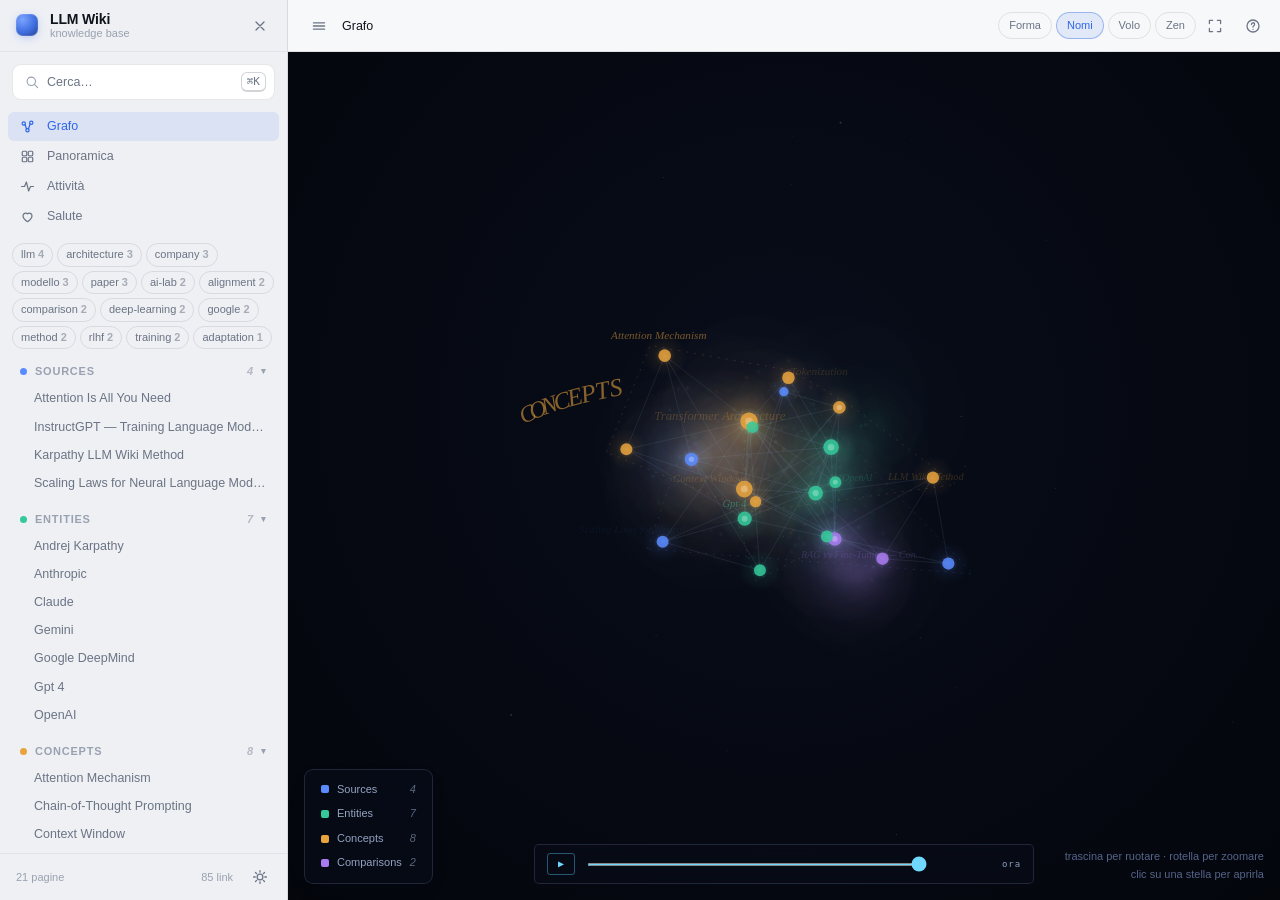
==== commit 7c047ac2: "La dashboard diventa una mappa stellare Replica dell'interfaccia di Fathom Starmap (MIT, © 2026 Arie" ====
--- a/web/index.html
+++ b/web/index.html
@@ -68,9 +68,10 @@
       <div class="topbar__spacer"></div>
 
       <div class="graph-tools" id="graph-tools">
-        <button class="chip" data-action="dim" title="Solo il vicinato del nodo attivo (f)">Focus</button>
-        <button class="chip" data-action="labels" title="Etichette sempre visibili (l)">Etichette</button>
-        <button class="chip" data-action="mode2d" title="Vista 2D / 3D (d)">2D</button>
+        <button class="chip" data-action="shape" title="Forma della galassia (m)">Forma</button>
+        <button class="chip" data-action="labels" title="Nomi delle pagine (l)">Nomi</button>
+        <button class="chip" data-action="flight" title="Volo (w)">Volo</button>
+        <button class="chip" data-action="zen" title="Modalità zen (z)">Zen</button>
         <button class="icon-btn" data-action="fit" title="Inquadra tutto (0)" aria-label="Inquadra tutto">
           <svg viewBox="0 0 20 20"><path d="M3 7V3h4M17 7V3h-4M3 13v4h4M17 13v4h-4"/></svg>
         </button>
@@ -88,6 +89,7 @@
         <div id="graph-legend" class="legend" aria-label="Categorie"></div>
         <div id="graph-hint" class="graph-hint"></div>
         <div id="node-card" class="node-card" hidden></div>
+        <div id="sm-timeline" class="sm-timeline" hidden></div>
       </section>
 
       <!-- Pagina -->
@@ -157,10 +159,8 @@
 
 <div id="toast" class="toast" hidden></div>
 
-<script src="lib/three.min.js"></script>
-<script src="lib/d3.min.js"></script>
-<script src="lib/3d-force-graph.min.js"></script>
 <script src="lib/marked.min.js"></script>
+<script src="starmap.js"></script>
 <script src="data.js"></script>
 <script src="app.js"></script>
 </body>
--- a/web/styles.css
+++ b/web/styles.css
@@ -764,3 +764,73 @@
 @media (prefers-reduced-motion: reduce) {
   *, *::before, *::after { animation-duration: .01ms !important; transition-duration: .01ms !important; }
 }
+
+/* ============================================================
+   Mappa stellare
+   ============================================================ */
+
+.view--graph { background: #04060C; }
+
+.sm-canvas { position: absolute; inset: 0; cursor: grab; touch-action: none; display: block; }
+.sm-canvas.sm-drag { cursor: grabbing; }
+.sm-fail { position: absolute; inset: 0; display: grid; place-content: center; color: var(--tx-dim); font-size: var(--fs-sm); }
+
+/* Il cielo ha la sua tavolozza: legenda e overlay restano scuri in entrambi i temi */
+.view--graph .legend {
+  background: rgba(8, 12, 24, .82);
+  border-color: rgba(120, 140, 185, .22);
+  backdrop-filter: blur(14px) saturate(1.3);
+}
+.view--graph .legend__item { color: #93A3C2; }
+.view--graph .legend__item:hover { background: rgba(255, 255, 255, .06); color: #EAF1FC; }
+.view--graph .graph-hint { color: #55648A; }
+.view--graph .node-card {
+  background: rgba(8, 12, 24, .93);
+  border-color: rgba(120, 140, 185, .3);
+  color: #DCE6F7;
+}
+.view--graph .node-card__title { color: #F2F6FF; }
+.view--graph .node-card__excerpt { color: #A9B6D0; }
+.view--graph .node-card__meta { color: #6C7B99; border-top-color: rgba(120, 140, 185, .18); }
+
+/* Timeline del replay */
+.sm-timeline {
+  position: absolute; left: 50%; transform: translateX(-50%); bottom: 16px;
+  z-index: 4;
+  display: flex; align-items: center; gap: 10px;
+  width: min(500px, 84%);
+  padding: 8px 12px;
+  background: rgba(8, 12, 24, .78);
+  border: 1px solid rgba(120, 140, 185, .22);
+  border-radius: 5px;
+  backdrop-filter: blur(14px);
+}
+.sm-timeline[hidden] { display: none; }
+.sm-play {
+  flex: none;
+  background: none;
+  border: 1px solid rgba(90, 200, 255, .4);
+  color: #6FD8FF;
+  font: 10px/1 var(--font-mono);
+  padding: 5px 10px;
+  border-radius: 3px;
+  cursor: pointer;
+}
+.sm-play:hover { background: rgba(90, 200, 255, .12); }
+.sm-range { flex: 1; accent-color: #6FD8FF; cursor: pointer; height: 3px; }
+.sm-date {
+  flex: none; min-width: 82px; text-align: right;
+  font: 9px/1 var(--font-mono);
+  letter-spacing: .1em;
+  color: #8FA0C0;
+  font-variant-numeric: tabular-nums;
+}
+
+/* Modalità zen: resta solo il cielo */
+.app.zen .sidebar,
+.app.zen .topbar,
+.app.zen .legend,
+.app.zen .graph-hint,
+.app.zen .sm-timeline,
+.app.zen .node-card { display: none !important; }
+.app.zen .stage { inset: 0; }
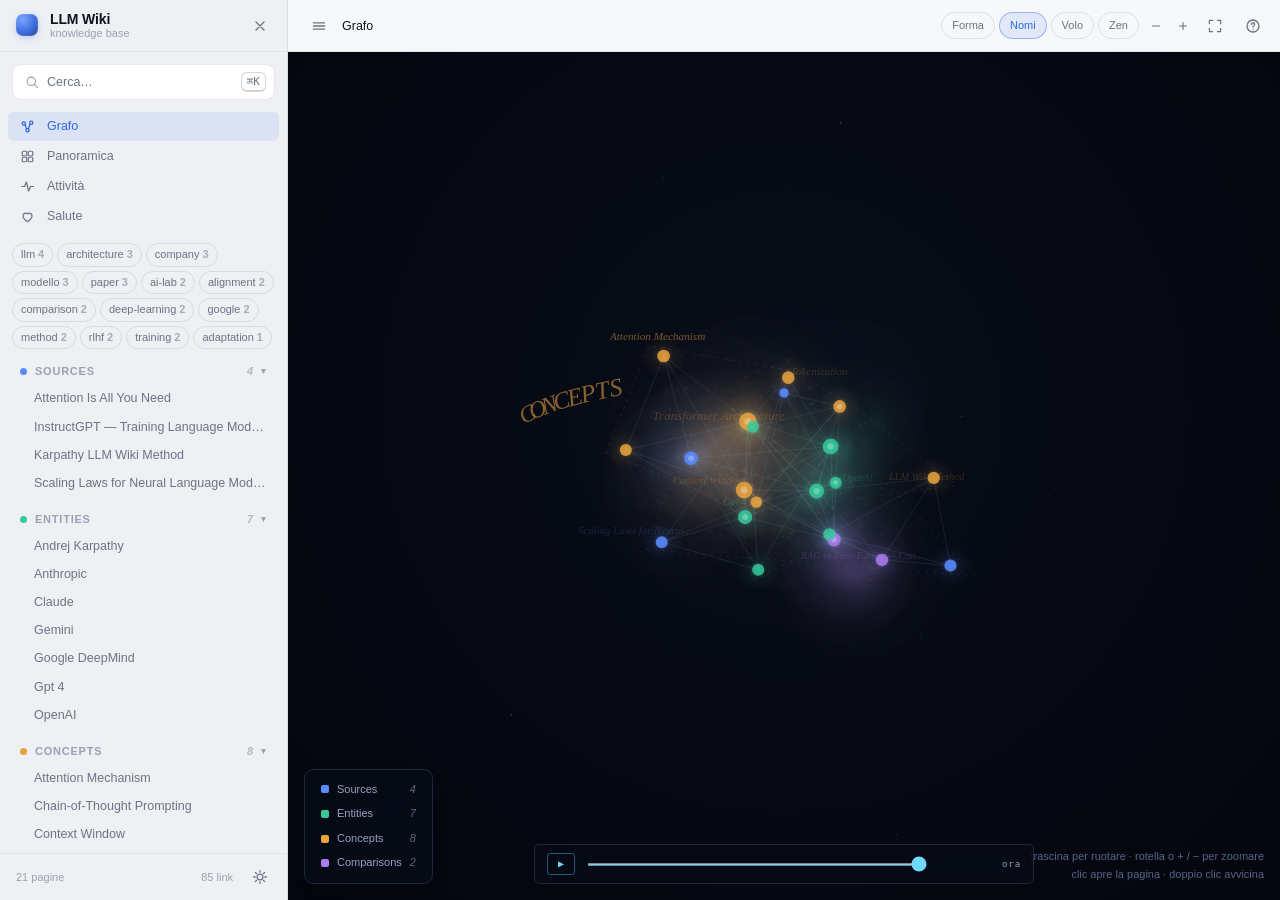
==== commit 91915e6f: "Aggiusta lo zoom della mappa stellare, che su trackpad sembrava non esserci Lo zoom era proporzional" ====
--- a/web/index.html
+++ b/web/index.html
@@ -72,6 +72,14 @@
         <button class="chip" data-action="labels" title="Nomi delle pagine (l)">Nomi</button>
         <button class="chip" data-action="flight" title="Volo (w)">Volo</button>
         <button class="chip" data-action="zen" title="Modalità zen (z)">Zen</button>
+        <span class="zoomer">
+          <button class="icon-btn" data-action="zoom-out" title="Allontana (−)" aria-label="Allontana">
+            <svg viewBox="0 0 20 20"><path d="M5 10h10"/></svg>
+          </button>
+          <button class="icon-btn" data-action="zoom-in" title="Avvicina (+)" aria-label="Avvicina">
+            <svg viewBox="0 0 20 20"><path d="M10 5v10M5 10h10"/></svg>
+          </button>
+        </span>
         <button class="icon-btn" data-action="fit" title="Inquadra tutto (0)" aria-label="Inquadra tutto">
           <svg viewBox="0 0 20 20"><path d="M3 7V3h4M17 7V3h-4M3 13v4h4M17 13v4h-4"/></svg>
         </button>
--- a/web/styles.css
+++ b/web/styles.css
@@ -834,3 +834,7 @@
 .app.zen .sm-timeline,
 .app.zen .node-card { display: none !important; }
 .app.zen .stage { inset: 0; }
+
+/* Zoom: la rotella non deve essere l'unica via */
+.zoomer { display: inline-flex; align-items: center; gap: 1px; }
+.zoomer .icon-btn { width: 26px; height: 26px; font-size: 14px; }
